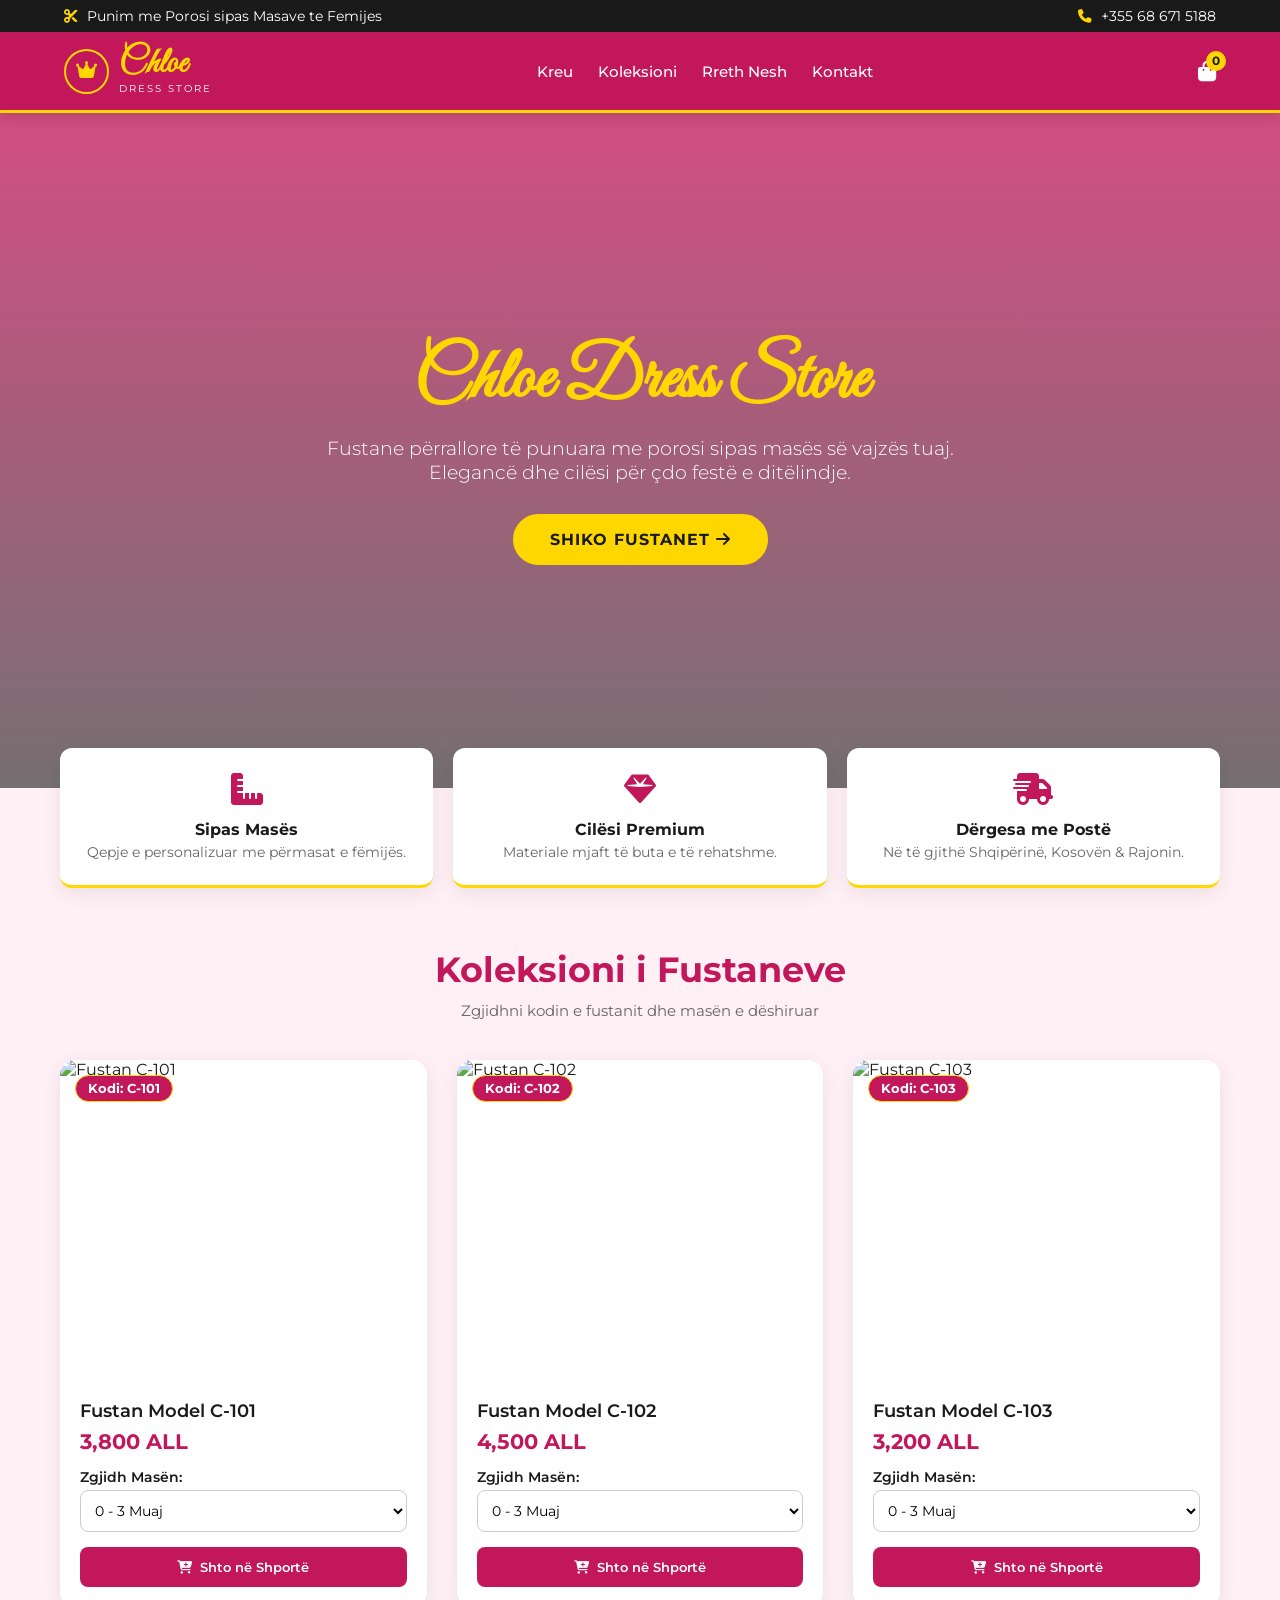
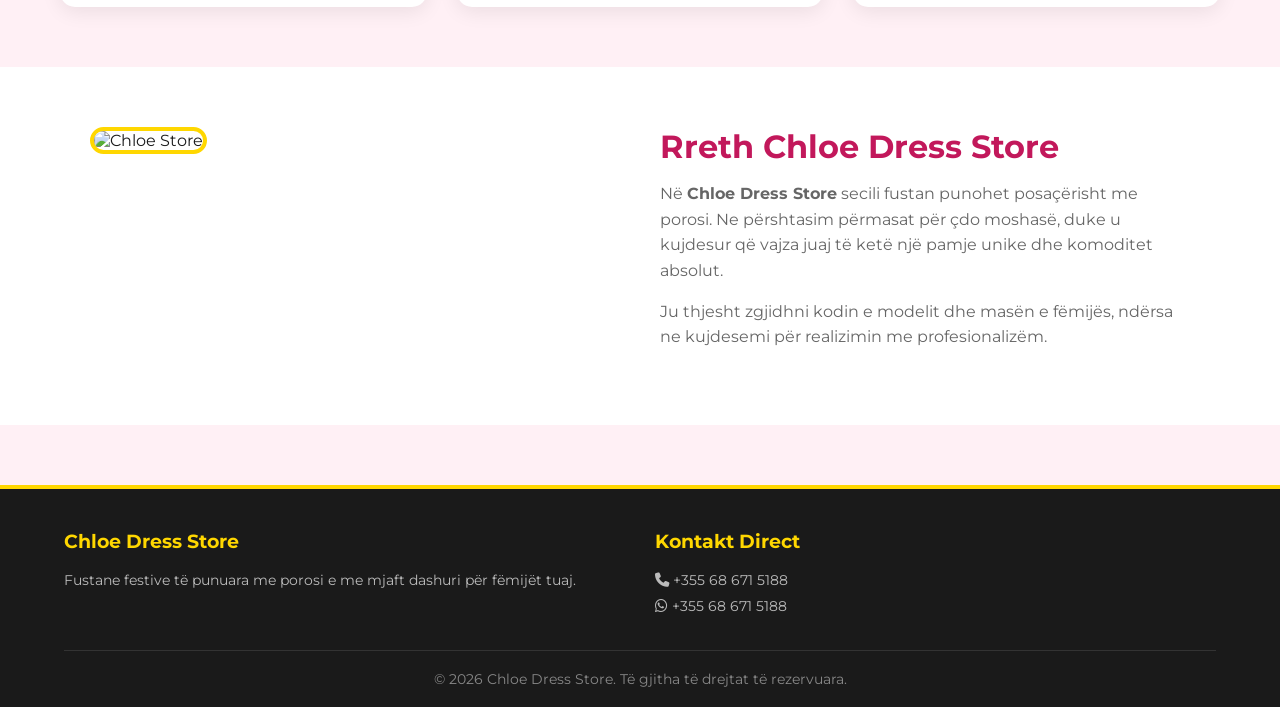
==== index.html @ 28464a00 "Update index.html" ====
<!DOCTYPE html>
<html lang="sq">
<head>
    <meta charset="UTF-8">
    <meta name="viewport" content="width=device-width, initial-scale=1.0">
    <title>Chloe Dress Store | Fustane me Porosi për Fëmijë</title>
    <!-- Fonts & Icons -->
    <link href="https://fonts.googleapis.com/css2?family=Great+Vibes&family=Montserrat:wght@300;400;500;600;700&display=swap" rel="stylesheet">
    <link rel="stylesheet" href="https://cdnjs.cloudflare.com/ajax/libs/font-awesome/6.4.0/css/all.min.css">
    
    <style>
        :root {
            --primary: #c2185b;
            --primary-hover: #9c0d45;
            --accent: #ffd700;
            --accent-hover: #e6c200;
            --dark: #1a1a1a;
            --light-bg: #fff0f5;
            --white: #ffffff;
            --gray: #666666;
            --shadow: 0 5px 20px rgba(0,0,0,0.08);
        }

        * {
            margin: 0;
            padding: 0;
            box-sizing: border-box;
            font-family: 'Montserrat', sans-serif;
            scroll-behavior: smooth;
        }

        body {
            background-color: var(--light-bg);
            color: var(--dark);
        }

        /* --- Top Bar --- */
        .top-bar {
            background: var(--dark);
            color: var(--white);
            font-size: 0.85rem;
            padding: 8px 5%;
            display: flex;
            justify-content: space-between;
            align-items: center;
        }

        .top-bar i { color: var(--accent); margin-right: 5px; }

        /* --- Navbar --- */
        header {
            background: var(--primary);
            padding: 15px 5%;
            position: sticky;
            top: 0;
            z-index: 1000;
            box-shadow: 0 4px 15px rgba(0,0,0,0.15);
            border-bottom: 3px solid var(--accent);
        }

        .nav-container {
            display: flex;
            justify-content: space-between;
            align-items: center;
            max-width: 1200px;
            margin: 0 auto;
        }

        .logo {
            display: flex;
            align-items: center;
            gap: 10px;
            text-decoration: none;
        }

        .logo-circle {
            width: 45px;
            height: 45px;
            border: 2px solid var(--accent);
            border-radius: 50%;
            display: flex;
            align-items: center;
            justify-content: center;
            color: var(--accent);
            font-size: 1.2rem;
        }

        .logo-text {
            font-family: 'Great Vibes', cursive;
            font-size: 2.2rem;
            color: var(--accent);
            font-weight: bold;
            line-height: 1;
        }

        .logo-sub {
            display: block;
            font-family: 'Montserrat', sans-serif;
            font-size: 0.65rem;
            letter-spacing: 2px;
            color: var(--white);
            text-transform: uppercase;
        }

        .nav-menu {
            display: flex;
            list-style: none;
            gap: 25px;
        }

        .nav-link {
            color: var(--white);
            text-decoration: none;
            font-weight: 500;
            font-size: 0.95rem;
            transition: 0.3s;
        }

        .nav-link:hover { color: var(--accent); }

        .nav-icons {
            display: flex;
            align-items: center;
            gap: 20px;
        }

        .cart-icon-btn {
            background: transparent;
            border: none;
            color: var(--white);
            font-size: 1.3rem;
            cursor: pointer;
            position: relative;
        }

        .cart-badge {
            position: absolute;
            top: -8px;
            right: -10px;
            background: var(--accent);
            color: var(--dark);
            font-size: 0.75rem;
            font-weight: bold;
            width: 20px;
            height: 20px;
            border-radius: 50%;
            display: flex;
            align-items: center;
            justify-content: center;
        }

        .hamburger {
            display: none;
            color: var(--white);
            font-size: 1.5rem;
            cursor: pointer;
        }

        /* --- Hero Section --- */
        .hero {
            height: 75vh;
            background: linear-gradient(rgba(194, 24, 91, 0.75), rgba(26, 26, 26, 0.6)), 
                        url('https://images.unsplash.com/photo-1518831959646-742c3a14ebf7?auto=format&fit=crop&w=1500&q=80') center/cover;
            display: flex;
            align-items: center;
            justify-content: center;
            text-align: center;
            color: var(--white);
            padding: 0 20px;
        }

        .hero-content h1 {
            font-family: 'Great Vibes', cursive;
            font-size: 4.5rem;
            color: var(--accent);
            margin-bottom: 10px;
        }

        .hero-content p {
            font-size: 1.2rem;
            max-width: 650px;
            margin: 0 auto 30px auto;
            font-weight: 300;
        }

        .btn-primary {
            background: var(--accent);
            color: var(--dark);
            padding: 14px 35px;
            border-radius: 30px;
            text-decoration: none;
            font-weight: 700;
            text-transform: uppercase;
            letter-spacing: 1px;
            transition: 0.3s;
            border: 2px solid var(--accent);
            display: inline-block;
        }

        .btn-primary:hover {
            background: transparent;
            color: var(--accent);
        }

        /* --- Features --- */
        .features {
            display: grid;
            grid-template-columns: repeat(auto-fit, minmax(220px, 1fr));
            gap: 20px;
            max-width: 1200px;
            margin: -40px auto 50px auto;
            padding: 0 20px;
            position: relative;
            z-index: 10;
        }

        .feature-box {
            background: var(--white);
            padding: 25px;
            border-radius: 12px;
            text-align: center;
            box-shadow: var(--shadow);
            border-bottom: 3px solid var(--accent);
        }

        .feature-box i { font-size: 2rem; color: var(--primary); margin-bottom: 15px; }
        .feature-box h4 { font-size: 1rem; margin-bottom: 5px; }
        .feature-box p { font-size: 0.85rem; color: var(--gray); }

        /* --- Products Section --- */
        .products-section {
            max-width: 1200px;
            margin: 60px auto;
            padding: 0 20px;
        }

        .section-title { text-align: center; font-size: 2.2rem; color: var(--primary); margin-bottom: 10px; }
        .section-subtitle { text-align: center; color: var(--gray); margin-bottom: 40px; font-size: 0.95rem; }

        .product-grid {
            display: grid;
            grid-template-columns: repeat(auto-fit, minmax(260px, 1fr));
            gap: 30px;
        }

        .product-card {
            background: var(--white);
            border-radius: 15px;
            overflow: hidden;
            box-shadow: var(--shadow);
            display: flex;
            flex-direction: column;
        }

        .product-img { position: relative; height: 320px; }
        .product-img img { width: 100%; height: 100%; object-fit: cover; }

        .code-badge {
            position: absolute;
            top: 15px;
            left: 15px;
            background: var(--primary);
            color: var(--white);
            padding: 5px 12px;
            border-radius: 20px;
            font-size: 0.8rem;
            font-weight: 700;
            border: 1px solid var(--accent);
        }

        .product-details {
            padding: 20px;
            display: flex;
            flex-direction: column;
            flex-grow: 1;
        }

        .product-title { font-size: 1.1rem; font-weight: 600; margin-bottom: 8px; }
        .product-price { font-size: 1.3rem; font-weight: 700; color: var(--primary); margin-bottom: 15px; }

        /* Select Box per Masën */
        .size-selector {
            margin-bottom: 15px;
        }

        .size-selector label {
            display: block;
            font-size: 0.85rem;
            font-weight: 600;
            margin-bottom: 5px;
            color: var(--dark);
        }

        .size-select {
            width: 100%;
            padding: 10px;
            border: 1px solid #ccc;
            border-radius: 8px;
            font-size: 0.9rem;
            outline: none;
            background: #fff;
            cursor: pointer;
        }

        .add-to-cart-btn {
            background: var(--primary);
            color: var(--white);
            border: none;
            padding: 12px;
            border-radius: 8px;
            font-weight: 600;
            cursor: pointer;
            transition: 0.3s;
            display: flex;
            align-items: center;
            justify-content: center;
            gap: 8px;
        }

        .add-to-cart-btn:hover { background: var(--primary-hover); }

        /* --- About Us --- */
        .about-section { background: var(--white); padding: 60px 5%; margin: 60px 0; }
        .about-container { max-width: 1100px; margin: 0 auto; display: grid; grid-template-columns: 1fr 1fr; gap: 40px; align-align: center; }
        .about-img img { width: 100%; border-radius: 15px; border: 4px solid var(--accent); }
        .about-text h2 { font-size: 2rem; color: var(--primary); margin-bottom: 15px; }
        .about-text p { color: var(--gray); line-height: 1.6; margin-bottom: 15px; }

        /* --- Cart Modal & Order Drawer --- */
        .cart-modal {
            position: fixed;
            top: 0;
            right: -100%;
            width: 100%;
            max-width: 420px;
            height: 100vh;
            background: var(--white);
            box-shadow: -5px 0 25px rgba(0,0,0,0.2);
            z-index: 2000;
            transition: 0.4s;
            display: flex;
            flex-direction: column;
        }

        .cart-modal.open { right: 0; }

        .cart-header {
            background: var(--primary);
            color: var(--white);
            padding: 20px;
            display: flex;
            justify-content: space-between;
            align-items: center;
        }

        .close-cart { background: none; border: none; color: var(--white); font-size: 1.5rem; cursor: pointer; }

        .cart-body { padding: 20px; overflow-y: auto; flex-grow: 1; }

        .cart-item {
            display: flex;
            justify-content: space-between;
            align-items: center;
            margin-bottom: 15px;
            padding-bottom: 15px;
            border-bottom: 1px solid #eee;
        }

        .cart-item-title { font-weight: 600; font-size: 0.95rem; }
        .cart-item-size { font-size: 0.8rem; color: var(--primary); font-weight: 600; }
        .cart-item-price { color: var(--dark); font-weight: 700; margin-top: 3px; }

        .remove-btn { color: red; background: none; border: none; cursor: pointer; font-size: 1rem; }

        .cart-footer { padding: 20px; background: #f9f9f9; border-top: 1px solid #eee; }

        .cart-total { display: flex; justify-content: space-between; font-size: 1.2rem; font-weight: 700; margin-bottom: 15px; }

        .order-form { display: flex; flex-direction: column; gap: 10px; }

        .order-form input { padding: 10px; border: 1px solid #ccc; border-radius: 5px; font-size: 0.9rem; }

        .btn-whatsapp {
            background: #25D366;
            color: white;
            border: none;
            padding: 12px;
            border-radius: 8px;
            font-weight: 700;
            cursor: pointer;
            display: flex;
            align-items: center;
            justify-content: center;
            gap: 10px;
            text-transform: uppercase;
            width: 100%;
        }

        .btn-whatsapp:hover { background: #1ebc57; }

        /* --- Footer --- */
        footer { background: var(--dark); color: var(--white); padding: 40px 5% 20px 5%; margin-top: 60px; border-top: 4px solid var(--accent); }
        .footer-grid { max-width: 1200px; margin: 0 auto; display: grid; grid-template-columns: repeat(auto-fit, minmax(220px, 1fr)); gap: 30px; margin-bottom: 30px; }
        .footer-box h3 { color: var(--accent); font-size: 1.2rem; margin-bottom: 15px; }
        .footer-box p { color: #bbb; font-size: 0.9rem; line-height: 1.8; }
        .copyright { text-align: center; padding-top: 20px; border-top: 1px solid #333; color: #888; font-size: 0.85rem; }

        .overlay { position: fixed; inset: 0; background: rgba(0,0,0,0.5); z-index: 1500; display: none; }
        .overlay.active { display: block; }

        @media (max-width: 768px) {
            .nav-menu { position: fixed; top: 75px; left: -100%; width: 100%; height: calc(100vh - 75px); background: var(--primary); flex-direction: column; align-items: center; padding-top: 40px; transition: 0.4s; }
            .nav-menu.active { left: 0; }
            .hamburger { display: block; }
            .about-container { grid-template-columns: 1fr; }
            .hero-content h1 { font-size: 3rem; }
        }
    </style>
</head>
<body>

    <!-- Top Bar -->
    <div class="top-bar">
        <div><i class="fas fa-cut"></i> Punim me Porosi sipas Masave te Femijes</div>
        <div><i class="fas fa-phone"></i> +355 68 671 5188</div>
    </div>

    <!-- Header / Navbar -->
    <header>
        <div class="nav-container">
            <a href="#" class="logo">
                <div class="logo-circle"><i class="fas fa-crown"></i></div>
                <div>
                    <span class="logo-text">Chloe</span>
                    <span class="logo-sub">Dress Store</span>
                </div>
            </a>

            <ul class="nav-menu" id="navMenu">
                <li><a href="#kreu" class="nav-link">Kreu</a></li>
                <li><a href="#produktet" class="nav-link">Koleksioni</a></li>
                <li><a href="#rreth-nesh" class="nav-link">Rreth Nesh</a></li>
                <li><a href="#kontakt" class="nav-link">Kontakt</a></li>
            </ul>

            <div class="nav-icons">
                <button class="cart-icon-btn" id="openCart">
                    <i class="fas fa-shopping-bag"></i>
                    <span class="cart-badge" id="cartCount">0</span>
                </button>
                <div class="hamburger" id="hamburger"><i class="fas fa-bars"></i></div>
            </div>
        </div>
    </header>

    <!-- Hero Section -->
    <section class="hero" id="kreu">
        <div class="hero-content">
            <h1>Chloe Dress Store</h1>
            <p>Fustane përrallore të punuara me porosi sipas masës së vajzës tuaj. Elegancë dhe cilësi për çdo festë e ditëlindje.</p>
            <a href="#produktet" class="btn-primary">Shiko Fustanet <i class="fas fa-arrow-right"></i></a>
        </div>
    </section>

    <!-- Features -->
    <div class="features">
        <div class="feature-box">
            <i class="fas fa-ruler-combined"></i>
            <h4>Sipas Masës</h4>
            <p>Qepje e personalizuar me përmasat e fëmijës.</p>
        </div>
        <div class="feature-box">
            <i class="fas fa-gem"></i>
            <h4>Cilësi Premium</h4>
            <p>Materiale mjaft të buta e të rehatshme.</p>
        </div>
        <div class="feature-box">
            <i class="fas fa-shipping-fast"></i>
            <h4>Dërgesa me Postë</h4>
            <p>Në të gjithë Shqipërinë, Kosovën & Rajonin.</p>
        </div>
    </div>

    <!-- Products Section -->
    <section class="products-section" id="produktet">
        <h2 class="section-title">Koleksioni i Fustaneve</h2>
        <p class="section-subtitle">Zgjidhni kodin e fustanit dhe masën e dëshiruar</p>

        <div class="product-grid">

            <!-- Fustani 1 -->
            <div class="product-card">
                <div class="product-img">
                    <span class="code-badge">Kodi: C-101</span>
                    <img src="https://images.unsplash.com/photo-1621452773781-0f992fd1f5cb?auto=format&fit=crop&w=600&q=80" alt="Fustan C-101">
                </div>
                <div class="product-details">
                    <h3 class="product-title">Fustan Model C-101</h3>
                    <div class="product-price">3,800 ALL</div>
                    
                    <div class="size-selector">
                        <label>Zgjidh Masën:</label>
                        <select class="size-select" id="size-C101">
                            <option value="0-3 Muaj">0 - 3 Muaj</option>
                            <option value="3-6 Muaj">3 - 6 Muaj</option>
                            <option value="6-9 Muaj">6 - 9 Muaj</option>
                            <option value="9-12 Muaj">9 - 12 Muaj</option>
                            <option value="1 Vjeç">1 Vjeç</option>
                            <option value="2 Vjeç">2 Vjeç</option>
                            <option value="3 Vjeç">3 Vjeç</option>
                            <option value="4 Vjeç">4 Vjeç</option>
                            <option value="5 Vjeç">5 Vjeç</option>
                            <option value="6 Vjeç">6 Vjeç</option>
                            <option value="7 Vjeç">7 Vjeç</option>
                            <option value="8 Vjeç">8 Vjeç</option>
                            <option value="9 Vjeç">9 Vjeç</option>
                            <option value="10 Vjeç">10 Vjeç</option>
                            <option value="11 Vjeç">11 Vjeç</option>
                            <option value="12 Vjeç">12 Vjeç</option>
                            <option value="13-14 Vjeç">13 - 14 Vjeç</option>
                            <option value="15+ Vjeç">15+ Vjeç</option>
                        </select>
                    </div>

                    <button class="add-to-cart-btn" onclick="addToCart('Kodi: C-101', 3800, 'size-C101')">
                        <i class="fas fa-cart-plus"></i> Shto në Shportë
                    </button>
                </div>
            </div>

            <!-- Fustani 2 -->
            <div class="product-card">
                <div class="product-img">
                    <span class="code-badge">Kodi: C-102</span>
                    <img src="https://images.unsplash.com/photo-1543854579-72969618365b?auto=format&fit=crop&w=600&q=80" alt="Fustan C-102">
                </div>
                <div class="product-details">
                    <h3 class="product-title">Fustan Model C-102</h3>
                    <div class="product-price">4,500 ALL</div>
                    
                    <div class="size-selector">
                        <label>Zgjidh Masën:</label>
                        <select class="size-select" id="size-C102">
                            <option value="0-3 Muaj">0 - 3 Muaj</option>
                            <option value="3-6 Muaj">3 - 6 Muaj</option>
                            <option value="6-9 Muaj">6 - 9 Muaj</option>
                            <option value="9-12 Muaj">9 - 12 Muaj</option>
                            <option value="1 Vjeç">1 Vjeç</option>
                            <option value="2 Vjeç">2 Vjeç</option>
                            <option value="3 Vjeç">3 Vjeç</option>
                            <option value="4 Vjeç">4 Vjeç</option>
                            <option value="5 Vjeç">5 Vjeç</option>
                            <option value="6 Vjeç">6 Vjeç</option>
                            <option value="7 Vjeç">7 Vjeç</option>
                            <option value="8 Vjeç">8 Vjeç</option>
                            <option value="9 Vjeç">9 Vjeç</option>
                            <option value="10 Vjeç">10 Vjeç</option>
                            <option value="11 Vjeç">11 Vjeç</option>
                            <option value="12 Vjeç">12 Vjeç</option>
                            <option value="13-14 Vjeç">13 - 14 Vjeç</option>
                            <option value="15+ Vjeç">15+ Vjeç</option>
                        </select>
                    </div>

                    <button class="add-to-cart-btn" onclick="addToCart('Kodi: C-102', 4500, 'size-C102')">
                        <i class="fas fa-cart-plus"></i> Shto në Shportë
                    </button>
                </div>
            </div>

            <!-- Fustani 3 -->
            <div class="product-card">
                <div class="product-img">
                    <span class="code-badge">Kodi: C-103</span>
                    <img src="https://images.unsplash.com/photo-1518831959646-742c3a14ebf7?auto=format&fit=crop&w=600&q=80" alt="Fustan C-103">
                </div>
                <div class="product-details">
                    <h3 class="product-title">Fustan Model C-103</h3>
                    <div class="product-price">3,200 ALL</div>
                    
                    <div class="size-selector">
                        <label>Zgjidh Masën:</label>
                        <select class="size-select" id="size-C103">
                            <option value="0-3 Muaj">0 - 3 Muaj</option>
                            <option value="3-6 Muaj">3 - 6 Muaj</option>
                            <option value="6-9 Muaj">6 - 9 Muaj</option>
                            <option value="9-12 Muaj">9 - 12 Muaj</option>
                            <option value="1 Vjeç">1 Vjeç</option>
                            <option value="2 Vjeç">2 Vjeç</option>
                            <option value="3 Vjeç">3 Vjeç</option>
                            <option value="4 Vjeç">4 Vjeç</option>
                            <option value="5 Vjeç">5 Vjeç</option>
                            <option value="6 Vjeç">6 Vjeç</option>
                            <option value="7 Vjeç">7 Vjeç</option>
                            <option value="8 Vjeç">8 Vjeç</option>
                            <option value="9 Vjeç">9 Vjeç</option>
                            <option value="10 Vjeç">10 Vjeç</option>
                            <option value="11 Vjeç">11 Vjeç</option>
                            <option value="12 Vjeç">12 Vjeç</option>
                            <option value="13-14 Vjeç">13 - 14 Vjeç</option>
                            <option value="15+ Vjeç">15+ Vjeç</option>
                        </select>
                    </div>

                    <button class="add-to-cart-btn" onclick="addToCart('Kodi: C-103', 3200, 'size-C103')">
                        <i class="fas fa-cart-plus"></i> Shto në Shportë
                    </button>
                </div>
            </div>

        </div>
    </section>

    <!-- About Us -->
    <section class="about-section" id="rreth-nesh">
        <div class="about-container">
            <div class="about-img">
                <img src="https://images.unsplash.com/photo-1518831959646-742c3a14ebf7?auto=format&fit=crop&w=800&q=80" alt="Chloe Store">
            </div>
            <div class="about-text">
                <h2>Rreth Chloe Dress Store</h2>
                <p>Në <strong>Chloe Dress Store</strong> secili fustan punohet posaçërisht me porosi. Ne përshtasim përmasat për çdo moshasë, duke u kujdesur që vajza juaj të ketë një pamje unike dhe komoditet absolut.</p>
                <p>Ju thjesht zgjidhni kodin e modelit dhe masën e fëmijës, ndërsa ne kujdesemi për realizimin me profesionalizëm.</p>
            </div>
        </div>
    </section>

    <!-- Footer -->
    <footer id="kontakt">
        <div class="footer-grid">
            <div class="footer-box">
                <h3>Chloe Dress Store</h3>
                <p>Fustane festive të punuara me porosi e me mjaft dashuri për fëmijët tuaj.</p>
            </div>
            <div class="footer-box">
                <h3>Kontakt Direct</h3>
                <p><i class="fas fa-phone"></i> +355 68 671 5188</p>
                <p><i class="fab fa-whatsapp"></i> +355 68 671 5188</p>
            </div>
        </div>
        <div class="copyright">
            &copy; 2026 Chloe Dress Store. Të gjitha të drejtat të rezervuara.
        </div>
    </footer>

    <!-- Cart Modal Side Panel -->
    <div class="overlay" id="overlay"></div>
    <div class="cart-modal" id="cartModal">
        <div class="cart-header">
            <h3>Shporta Juaj</h3>
            <button class="close-cart" id="closeCart">&times;</button>
        </div>
        <div class="cart-body" id="cartItems">
            <p style="text-align:center; color:#888;">Shporta është bosh.</p>
        </div>
        <div class="cart-footer">
            <div class="cart-total">
                <span>Total:</span>
                <span id="cartTotalSum">0 ALL</span>
            </div>
            
            <div class="order-form">
                <input type="text" id="custName" placeholder="Emri & Mbiemri Juaj" required>
                <input type="text" id="custAddress" placeholder="Adresa / Qyteti" required>
                <input type="tel" id="custPhone" placeholder="Numri i Telefonit" required>
                <button class="btn-whatsapp" onclick="sendOrderWhatsApp()">
                    <i class="fab fa-whatsapp"></i> Porosit në WhatsApp
                </button>
            </div>
        </div>
    </div>

    <!-- JavaScript -->
    <script>
        const hamburger = id('hamburger');
        const navMenu = id('navMenu');
        hamburger.addEventListener('click', () => navMenu.classList.toggle('active'));

        let cart = [];
        const openCartBtn = id('openCart');
        const closeCartBtn = id('closeCart');
        const cartModal = id('cartModal');
        const overlay = id('overlay');

        function toggleCart() {
            cartModal.classList.toggle('open');
            overlay.classList.toggle('active');
        }

        openCartBtn.addEventListener('click', toggleCart);
        closeCartBtn.addEventListener('click', toggleCart);
        overlay.addEventListener('click', toggleCart);

        function addToCart(code, price, selectId) {
            const size = id(selectId).value;
            cart.push({ code, price, size });
            updateCartUI();
            toggleCart();
        }

        function removeFromCart(index) {
            cart.splice(index, 1);
            updateCartUI();
        }

        function updateCartUI() {
            const cartItemsContainer = id('cartItems');
            const cartCount = id('cartCount');
            const cartTotalSum = id('cartTotalSum');
            
            cartCount.innerText = cart.length;

            if (cart.length === 0) {
                cartItemsContainer.innerHTML = '<p style="text-align:center; color:#888;">Shporta është bosh.</p>';
                cartTotalSum.innerText = '0 ALL';
                return;
            }

            let html = '';
            let total = 0;

            cart.forEach((item, index) => {
                total += item.price;
                html += `
                    <div class="cart-item">
                        <div>
                            <div class="cart-item-title">${item.code}</div>
                            <div class="cart-item-size">Masa: ${item.size}</div>
                            <div class="cart-item-price">${item.price} ALL</div>
                        </div>
                        <button class="remove-btn" onclick="removeFromCart(${index})"><i class="fas fa-trash"></i></button>
                    </div>
                `;
            });

            cartItemsContainer.innerHTML = html;
            cartTotalSum.innerText = total + ' ALL';
        }

        function sendOrderWhatsApp() {
            if (cart.length === 0) {
                alert("Shporta juaj është bosh!");
                return;
            }

            const name = id('custName').value.trim();
            const address = id('custAddress').value.trim();
            const phone = id('custPhone').value.trim();

            if (!name || !address || !phone) {
                alert("Ju lutem plotësoni Emrin, Adresën dhe Telefonin!");
                return;
            }

            const myPhoneNumber = "355686715188"; 

            let itemsList = "";
            let total = 0;
            cart.forEach((item, i) => {
                itemsList += `${i + 1}. ${item.code} | Masa: ${item.size} - ${item.price} ALL%0A`;
                total += item.price;
            });

            const message = `Përshëndetje *Chloe Dress Store*! Dëshiroj të bëj këtë porosi me masa sipas kërkesës:%0A%0A` +
                `*Porosia ime:*%0A${itemsList}%0A` +
                `*Totali:* ${total} ALL%0A%0A` +
                `*Të dhënat e klientit:*%0A` +
                `👤 Emri: ${name}%0A` +
                `📍 Adresa: ${address}%0A` +
                `📞 Tel: ${phone}`;

            window.open(`https://wa.me/${myPhoneNumber}?text=${message}`, '_blank');
        }

        function id(elementId) {
            return document.getElementById(elementId);
        }
    </script>

</body>
</html>
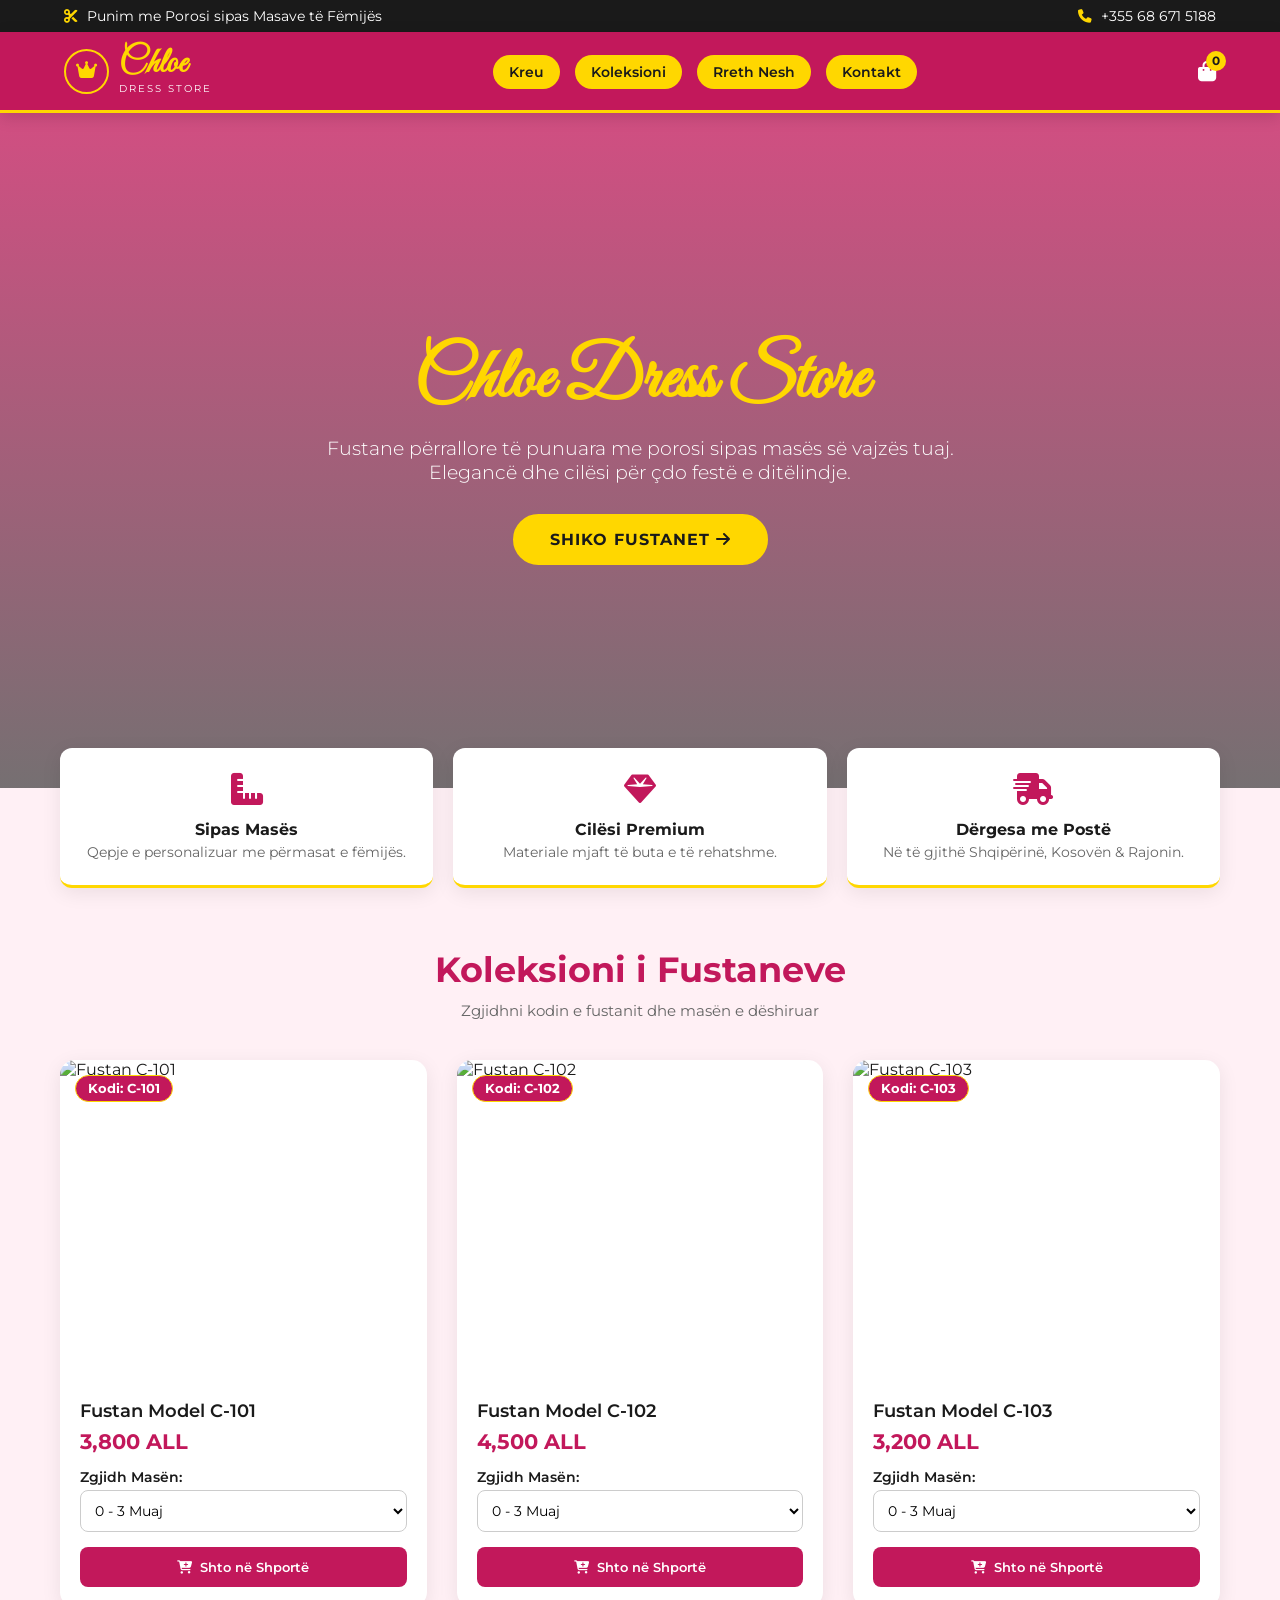
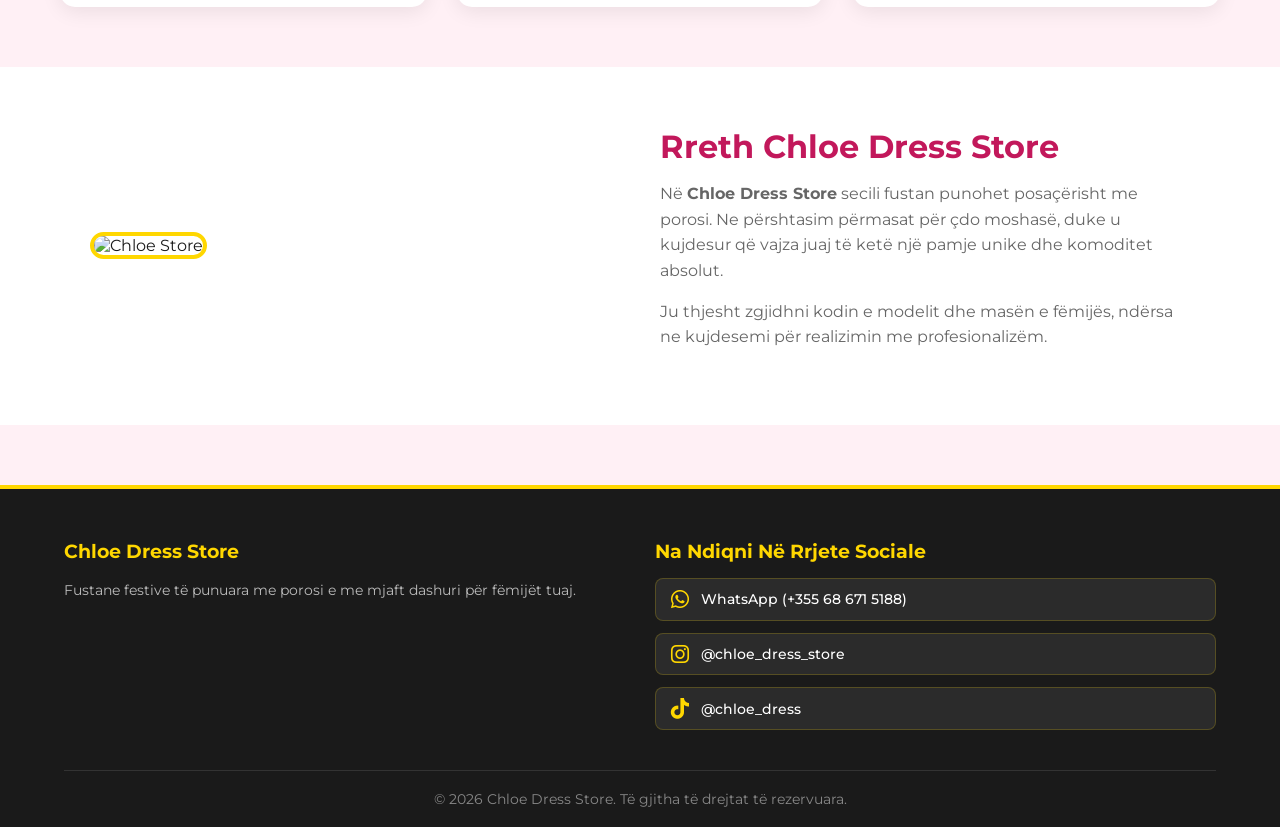
==== commit 9301a8d1: "Update index.html" ====
--- a/index.html
+++ b/index.html
@@ -105,18 +105,23 @@
         .nav-menu {
             display: flex;
             list-style: none;
-            gap: 25px;
+            gap: 15px;
         }
 
         .nav-link {
             color: var(--white);
             text-decoration: none;
-            font-weight: 500;
-            font-size: 0.95rem;
+            font-weight: 600;
+            font-size: 0.9rem;
+            padding: 8px 16px;
+            border-radius: 20px;
             transition: 0.3s;
         }
 
-        .nav-link:hover { color: var(--accent); }
+        .nav-link:hover, .nav-link.active {
+            background: var(--accent);
+            color: var(--dark);
+        }
 
         .nav-icons {
             display: flex;
@@ -278,29 +283,9 @@
         .product-title { font-size: 1.1rem; font-weight: 600; margin-bottom: 8px; }
         .product-price { font-size: 1.3rem; font-weight: 700; color: var(--primary); margin-bottom: 15px; }
 
-        /* Select Box per Masën */
-        .size-selector {
-            margin-bottom: 15px;
-        }
-
-        .size-selector label {
-            display: block;
-            font-size: 0.85rem;
-            font-weight: 600;
-            margin-bottom: 5px;
-            color: var(--dark);
-        }
-
-        .size-select {
-            width: 100%;
-            padding: 10px;
-            border: 1px solid #ccc;
-            border-radius: 8px;
-            font-size: 0.9rem;
-            outline: none;
-            background: #fff;
-            cursor: pointer;
-        }
+        .size-selector { margin-bottom: 15px; }
+        .size-selector label { display: block; font-size: 0.85rem; font-weight: 600; margin-bottom: 5px; color: var(--dark); }
+        .size-select { width: 100%; padding: 10px; border: 1px solid #ccc; border-radius: 8px; font-size: 0.9rem; outline: none; background: #fff; cursor: pointer; }
 
         .add-to-cart-btn {
             background: var(--primary);
@@ -321,12 +306,53 @@
 
         /* --- About Us --- */
         .about-section { background: var(--white); padding: 60px 5%; margin: 60px 0; }
-        .about-container { max-width: 1100px; margin: 0 auto; display: grid; grid-template-columns: 1fr 1fr; gap: 40px; align-align: center; }
+        .about-container { max-width: 1100px; margin: 0 auto; display: grid; grid-template-columns: 1fr 1fr; gap: 40px; align-items: center; }
         .about-img img { width: 100%; border-radius: 15px; border: 4px solid var(--accent); }
         .about-text h2 { font-size: 2rem; color: var(--primary); margin-bottom: 15px; }
         .about-text p { color: var(--gray); line-height: 1.6; margin-bottom: 15px; }
 
-        /* --- Cart Modal & Order Drawer --- */
+        /* --- Footer & Social Links --- */
+        footer { background: var(--dark); color: var(--white); padding: 50px 5% 20px 5%; margin-top: 60px; border-top: 4px solid var(--accent); }
+        .footer-grid { max-width: 1200px; margin: 0 auto; display: grid; grid-template-columns: repeat(auto-fit, minmax(240px, 1fr)); gap: 30px; margin-bottom: 40px; }
+        .footer-box h3 { color: var(--accent); font-size: 1.2rem; margin-bottom: 15px; }
+        .footer-box p { color: #bbb; font-size: 0.9rem; line-height: 1.8; }
+        
+        .social-container {
+            display: flex;
+            flex-direction: column;
+            gap: 12px;
+            margin-top: 10px;
+        }
+
+        .social-link-btn {
+            display: flex;
+            align-items: center;
+            gap: 12px;
+            background: rgba(255, 255, 255, 0.08);
+            padding: 10px 15px;
+            border-radius: 8px;
+            color: var(--white);
+            text-decoration: none;
+            font-size: 0.9rem;
+            font-weight: 500;
+            transition: 0.3s;
+            border: 1px solid rgba(255, 215, 0, 0.2);
+        }
+
+        .social-link-btn i {
+            font-size: 1.3rem;
+            color: var(--accent);
+        }
+
+        .social-link-btn:hover {
+            background: var(--primary);
+            transform: translateX(5px);
+            border-color: var(--accent);
+        }
+
+        .copyright { text-align: center; padding-top: 20px; border-top: 1px solid #333; color: #888; font-size: 0.85rem; }
+
+        /* --- Cart Modal --- */
         .cart-modal {
             position: fixed;
             top: 0;
@@ -343,41 +369,17 @@
         }
 
         .cart-modal.open { right: 0; }
-
-        .cart-header {
-            background: var(--primary);
-            color: var(--white);
-            padding: 20px;
-            display: flex;
-            justify-content: space-between;
-            align-items: center;
-        }
-
+        .cart-header { background: var(--primary); color: var(--white); padding: 20px; display: flex; justify-content: space-between; align-items: center; }
         .close-cart { background: none; border: none; color: var(--white); font-size: 1.5rem; cursor: pointer; }
-
         .cart-body { padding: 20px; overflow-y: auto; flex-grow: 1; }
-
-        .cart-item {
-            display: flex;
-            justify-content: space-between;
-            align-items: center;
-            margin-bottom: 15px;
-            padding-bottom: 15px;
-            border-bottom: 1px solid #eee;
-        }
-
+        .cart-item { display: flex; justify-content: space-between; align-items: center; margin-bottom: 15px; padding-bottom: 15px; border-bottom: 1px solid #eee; }
         .cart-item-title { font-weight: 600; font-size: 0.95rem; }
         .cart-item-size { font-size: 0.8rem; color: var(--primary); font-weight: 600; }
         .cart-item-price { color: var(--dark); font-weight: 700; margin-top: 3px; }
-
         .remove-btn { color: red; background: none; border: none; cursor: pointer; font-size: 1rem; }
-
         .cart-footer { padding: 20px; background: #f9f9f9; border-top: 1px solid #eee; }
-
         .cart-total { display: flex; justify-content: space-between; font-size: 1.2rem; font-weight: 700; margin-bottom: 15px; }
-
         .order-form { display: flex; flex-direction: column; gap: 10px; }
-
         .order-form input { padding: 10px; border: 1px solid #ccc; border-radius: 5px; font-size: 0.9rem; }
 
         .btn-whatsapp {
@@ -398,13 +400,6 @@
 
         .btn-whatsapp:hover { background: #1ebc57; }
 
-        /* --- Footer --- */
-        footer { background: var(--dark); color: var(--white); padding: 40px 5% 20px 5%; margin-top: 60px; border-top: 4px solid var(--accent); }
-        .footer-grid { max-width: 1200px; margin: 0 auto; display: grid; grid-template-columns: repeat(auto-fit, minmax(220px, 1fr)); gap: 30px; margin-bottom: 30px; }
-        .footer-box h3 { color: var(--accent); font-size: 1.2rem; margin-bottom: 15px; }
-        .footer-box p { color: #bbb; font-size: 0.9rem; line-height: 1.8; }
-        .copyright { text-align: center; padding-top: 20px; border-top: 1px solid #333; color: #888; font-size: 0.85rem; }
-
         .overlay { position: fixed; inset: 0; background: rgba(0,0,0,0.5); z-index: 1500; display: none; }
         .overlay.active { display: block; }
 
@@ -421,7 +416,7 @@
 
     <!-- Top Bar -->
     <div class="top-bar">
-        <div><i class="fas fa-cut"></i> Punim me Porosi sipas Masave te Femijes</div>
+        <div><i class="fas fa-cut"></i> Punim me Porosi sipas Masave të Fëmijës</div>
         <div><i class="fas fa-phone"></i> +355 68 671 5188</div>
     </div>
 
@@ -437,7 +432,7 @@
             </a>
 
             <ul class="nav-menu" id="navMenu">
-                <li><a href="#kreu" class="nav-link">Kreu</a></li>
+                <li><a href="#kreu" class="nav-link active">Kreu</a></li>
                 <li><a href="#produktet" class="nav-link">Koleksioni</a></li>
                 <li><a href="#rreth-nesh" class="nav-link">Rreth Nesh</a></li>
                 <li><a href="#kontakt" class="nav-link">Kontakt</a></li>
@@ -632,12 +627,24 @@
                 <h3>Chloe Dress Store</h3>
                 <p>Fustane festive të punuara me porosi e me mjaft dashuri për fëmijët tuaj.</p>
             </div>
+
+            <!-- Social Media Redirect Links -->
             <div class="footer-box">
-                <h3>Kontakt Direct</h3>
-                <p><i class="fas fa-phone"></i> +355 68 671 5188</p>
-                <p><i class="fab fa-whatsapp"></i> +355 68 671 5188</p>
-            </div>
-        </div>
+                <h3>Na Ndiqni Në Rrjete Sociale</h3>
+                <div class="social-container">
+                    <a href="https://wa.me/355686715188" target="_blank" class="social-link-btn">
+                        <i class="fab fa-whatsapp"></i> WhatsApp (+355 68 671 5188)
+                    </a>
+                    <a href="https://instagram.com/chloe_dress_store" target="_blank" class="social-link-btn">
+                        <i class="fab fa-instagram"></i> @chloe_dress_store
+                    </a>
+                    <a href="https://tiktok.com/@chloe_dress" target="_blank" class="social-link-btn">
+                        <i class="fab fa-tiktok"></i> @chloe_dress
+                    </a>
+                </div>
+            </div>
+        </div>
+
         <div class="copyright">
             &copy; 2026 Chloe Dress Store. Të gjitha të drejtat të rezervuara.
         </div>
@@ -672,10 +679,33 @@
 
     <!-- JavaScript -->
     <script>
+        // Active Navbar link on scroll & click
+        const navLinks = document.querySelectorAll('.nav-link');
+        const sections = document.querySelectorAll('section');
+
+        window.addEventListener('scroll', () => {
+            let current = '';
+            sections.forEach(section => {
+                const sectionTop = section.offsetTop - 100;
+                if (pageYOffset >= sectionTop) {
+                    current = section.getAttribute('id');
+                }
+            });
+
+            navLinks.forEach(link => {
+                link.classList.remove('active');
+                if (link.getAttribute('href').includes(current)) {
+                    link.classList.add('active');
+                }
+            });
+        });
+
+        // Mobile Menu
         const hamburger = id('hamburger');
         const navMenu = id('navMenu');
         hamburger.addEventListener('click', () => navMenu.classList.toggle('active'));
 
+        // Cart Functionality
         let cart = [];
         const openCartBtn = id('openCart');
         const closeCartBtn = id('closeCart');
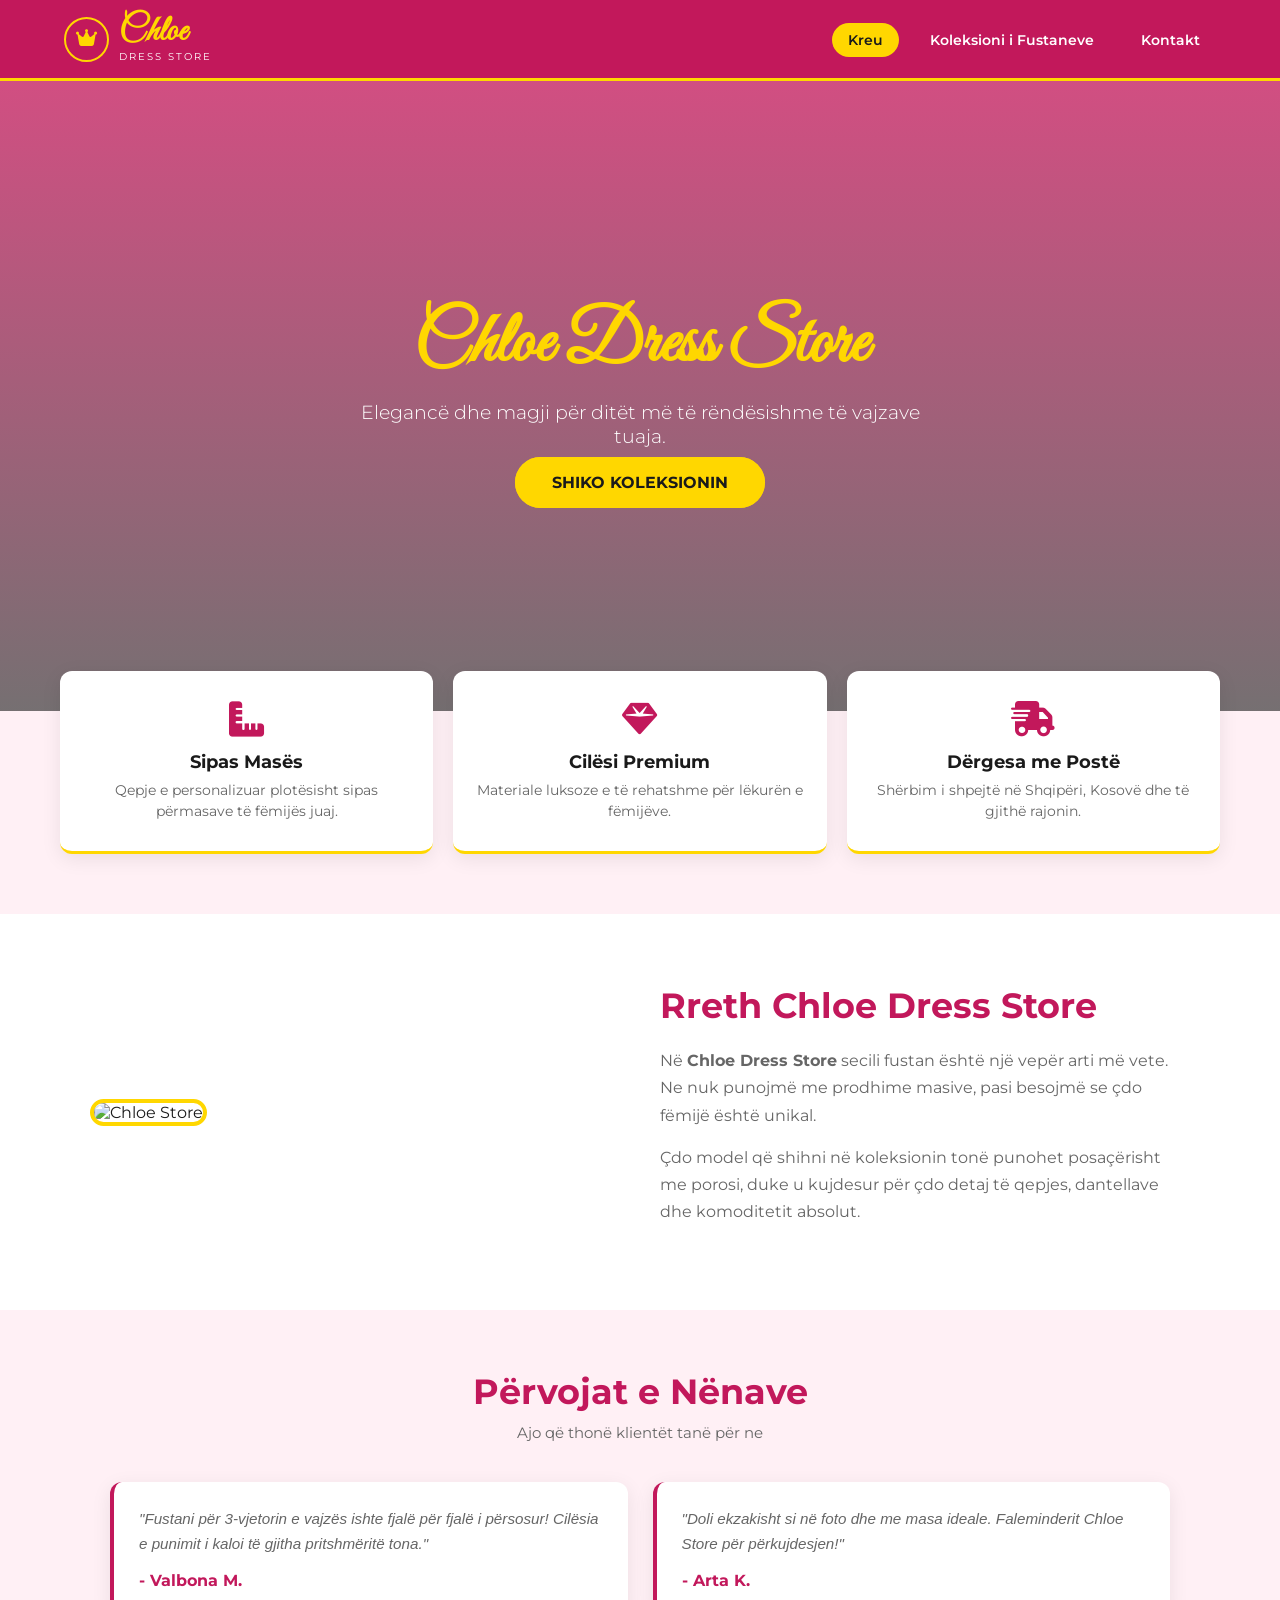
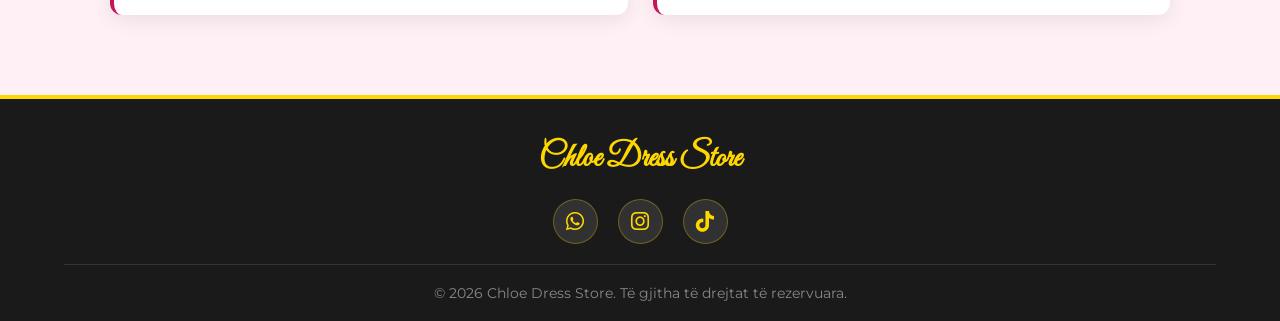
==== commit 91d23333: "Update index.html" ====
--- a/index.html
+++ b/index.html
@@ -3,17 +3,14 @@
 <head>
     <meta charset="UTF-8">
     <meta name="viewport" content="width=device-width, initial-scale=1.0">
-    <title>Chloe Dress Store | Fustane me Porosi për Fëmijë</title>
-    <!-- Fonts & Icons -->
+    <title>Chloe Dress Store | Kryesore</title>
     <link href="https://fonts.googleapis.com/css2?family=Great+Vibes&family=Montserrat:wght@300;400;500;600;700&display=swap" rel="stylesheet">
     <link rel="stylesheet" href="https://cdnjs.cloudflare.com/ajax/libs/font-awesome/6.4.0/css/all.min.css">
-    
     <style>
         :root {
             --primary: #c2185b;
             --primary-hover: #9c0d45;
             --accent: #ffd700;
-            --accent-hover: #e6c200;
             --dark: #1a1a1a;
             --light-bg: #fff0f5;
             --white: #ffffff;
@@ -21,791 +18,157 @@
             --shadow: 0 5px 20px rgba(0,0,0,0.08);
         }
 
-        * {
-            margin: 0;
-            padding: 0;
-            box-sizing: border-box;
-            font-family: 'Montserrat', sans-serif;
-            scroll-behavior: smooth;
-        }
+        * { margin: 0; padding: 0; box-sizing: border-box; font-family: 'Montserrat', sans-serif; scroll-behavior: smooth; }
+        body { background-color: var(--light-bg); color: var(--dark); }
 
-        body {
-            background-color: var(--light-bg);
-            color: var(--dark);
-        }
+        header { background: var(--primary); padding: 15px 5%; position: sticky; top: 0; z-index: 1000; border-bottom: 3px solid var(--accent); }
+        .nav-container { display: flex; justify-content: space-between; align-items: center; max-width: 1200px; margin: 0 auto; }
+        .logo { display: flex; align-items: center; gap: 10px; text-decoration: none; }
+        .logo-circle { width: 45px; height: 45px; border: 2px solid var(--accent); border-radius: 50%; display: flex; align-items: center; justify-content: center; color: var(--accent); font-size: 1.2rem; }
+        .logo-text { font-family: 'Great Vibes', cursive; font-size: 2.2rem; color: var(--accent); font-weight: bold; line-height: 1; }
+        .logo-sub { display: block; font-size: 0.65rem; letter-spacing: 2px; color: var(--white); text-transform: uppercase; }
+        
+        .nav-menu { display: flex; list-style: none; gap: 15px; }
+        .nav-link { color: var(--white); text-decoration: none; font-weight: 600; font-size: 0.9rem; padding: 8px 16px; border-radius: 20px; transition: 0.3s; }
+        .nav-link:hover, .nav-link.active { background: var(--accent); color: var(--dark); }
+        .hamburger { display: none; color: var(--white); font-size: 1.5rem; cursor: pointer; }
 
-        /* --- Top Bar --- */
-        .top-bar {
-            background: var(--dark);
-            color: var(--white);
-            font-size: 0.85rem;
-            padding: 8px 5%;
-            display: flex;
-            justify-content: space-between;
-            align-items: center;
-        }
+        .hero { height: 70vh; background: linear-gradient(rgba(194, 24, 91, 0.75), rgba(26, 26, 26, 0.6)), url('https://images.unsplash.com/photo-1518831959646-742c3a14ebf7?auto=format&fit=crop&w=1500&q=80') center/cover; display: flex; align-items: center; justify-content: center; text-align: center; color: var(--white); padding: 0 20px; }
+        .hero h1 { font-family: 'Great Vibes', cursive; font-size: 4.5rem; color: var(--accent); margin-bottom: 10px; }
+        .hero p { font-size: 1.2rem; max-width: 600px; margin: 0 auto 25px auto; font-weight: 300; }
+        .btn-primary { background: var(--accent); color: var(--dark); padding: 14px 35px; border-radius: 30px; text-decoration: none; font-weight: 700; text-transform: uppercase; border: 2px solid var(--accent); transition: 0.3s; }
+        .btn-primary:hover { background: transparent; color: var(--accent); }
 
-        .top-bar i { color: var(--accent); margin-right: 5px; }
+        .features { display: grid; grid-template-columns: repeat(auto-fit, minmax(250px, 1fr)); gap: 20px; max-width: 1200px; margin: -40px auto 60px auto; padding: 0 20px; position: relative; z-index: 10; }
+        .feature-box { background: var(--white); padding: 30px 20px; border-radius: 12px; text-align: center; box-shadow: var(--shadow); border-bottom: 3px solid var(--accent); }
+        .feature-box i { font-size: 2.2rem; color: var(--primary); margin-bottom: 15px; }
+        .feature-box h4 { font-size: 1.1rem; margin-bottom: 8px; }
+        .feature-box p { font-size: 0.85rem; color: var(--gray); line-height: 1.5; }
 
-        /* --- Navbar --- */
-        header {
-            background: var(--primary);
-            padding: 15px 5%;
-            position: sticky;
-            top: 0;
-            z-index: 1000;
-            box-shadow: 0 4px 15px rgba(0,0,0,0.15);
-            border-bottom: 3px solid var(--accent);
-        }
+        .about-section { background: var(--white); padding: 70px 5%; margin-bottom: 60px; }
+        .about-container { max-width: 1100px; margin: 0 auto; display: grid; grid-template-columns: 1fr 1fr; gap: 40px; align-items: center; }
+        .about-img img { width: 100%; border-radius: 15px; border: 4px solid var(--accent); }
+        .about-text h2 { font-size: 2.2rem; color: var(--primary); margin-bottom: 20px; }
+        .about-text p { color: var(--gray); line-height: 1.7; margin-bottom: 15px; }
 
-        .nav-container {
-            display: flex;
-            justify-content: space-between;
-            align-items: center;
-            max-width: 1200px;
-            margin: 0 auto;
-        }
-
-        .logo {
-            display: flex;
-            align-items: center;
-            gap: 10px;
-            text-decoration: none;
-        }
-
-        .logo-circle {
-            width: 45px;
-            height: 45px;
-            border: 2px solid var(--accent);
-            border-radius: 50%;
-            display: flex;
-            align-items: center;
-            justify-content: center;
-            color: var(--accent);
-            font-size: 1.2rem;
-        }
-
-        .logo-text {
-            font-family: 'Great Vibes', cursive;
-            font-size: 2.2rem;
-            color: var(--accent);
-            font-weight: bold;
-            line-height: 1;
-        }
-
-        .logo-sub {
-            display: block;
-            font-family: 'Montserrat', sans-serif;
-            font-size: 0.65rem;
-            letter-spacing: 2px;
-            color: var(--white);
-            text-transform: uppercase;
-        }
-
-        .nav-menu {
-            display: flex;
-            list-style: none;
-            gap: 15px;
-        }
-
-        .nav-link {
-            color: var(--white);
-            text-decoration: none;
-            font-weight: 600;
-            font-size: 0.9rem;
-            padding: 8px 16px;
-            border-radius: 20px;
-            transition: 0.3s;
-        }
-
-        .nav-link:hover, .nav-link.active {
-            background: var(--accent);
-            color: var(--dark);
-        }
-
-        .nav-icons {
-            display: flex;
-            align-items: center;
-            gap: 20px;
-        }
-
-        .cart-icon-btn {
-            background: transparent;
-            border: none;
-            color: var(--white);
-            font-size: 1.3rem;
-            cursor: pointer;
-            position: relative;
-        }
-
-        .cart-badge {
-            position: absolute;
-            top: -8px;
-            right: -10px;
-            background: var(--accent);
-            color: var(--dark);
-            font-size: 0.75rem;
-            font-weight: bold;
-            width: 20px;
-            height: 20px;
-            border-radius: 50%;
-            display: flex;
-            align-items: center;
-            justify-content: center;
-        }
-
-        .hamburger {
-            display: none;
-            color: var(--white);
-            font-size: 1.5rem;
-            cursor: pointer;
-        }
-
-        /* --- Hero Section --- */
-        .hero {
-            height: 75vh;
-            background: linear-gradient(rgba(194, 24, 91, 0.75), rgba(26, 26, 26, 0.6)), 
-                        url('https://images.unsplash.com/photo-1518831959646-742c3a14ebf7?auto=format&fit=crop&w=1500&q=80') center/cover;
-            display: flex;
-            align-items: center;
-            justify-content: center;
-            text-align: center;
-            color: var(--white);
-            padding: 0 20px;
-        }
-
-        .hero-content h1 {
-            font-family: 'Great Vibes', cursive;
-            font-size: 4.5rem;
-            color: var(--accent);
-            margin-bottom: 10px;
-        }
-
-        .hero-content p {
-            font-size: 1.2rem;
-            max-width: 650px;
-            margin: 0 auto 30px auto;
-            font-weight: 300;
-        }
-
-        .btn-primary {
-            background: var(--accent);
-            color: var(--dark);
-            padding: 14px 35px;
-            border-radius: 30px;
-            text-decoration: none;
-            font-weight: 700;
-            text-transform: uppercase;
-            letter-spacing: 1px;
-            transition: 0.3s;
-            border: 2px solid var(--accent);
-            display: inline-block;
-        }
-
-        .btn-primary:hover {
-            background: transparent;
-            color: var(--accent);
-        }
-
-        /* --- Features --- */
-        .features {
-            display: grid;
-            grid-template-columns: repeat(auto-fit, minmax(220px, 1fr));
-            gap: 20px;
-            max-width: 1200px;
-            margin: -40px auto 50px auto;
-            padding: 0 20px;
-            position: relative;
-            z-index: 10;
-        }
-
-        .feature-box {
-            background: var(--white);
-            padding: 25px;
-            border-radius: 12px;
-            text-align: center;
-            box-shadow: var(--shadow);
-            border-bottom: 3px solid var(--accent);
-        }
-
-        .feature-box i { font-size: 2rem; color: var(--primary); margin-bottom: 15px; }
-        .feature-box h4 { font-size: 1rem; margin-bottom: 5px; }
-        .feature-box p { font-size: 0.85rem; color: var(--gray); }
-
-        /* --- Products Section --- */
-        .products-section {
-            max-width: 1200px;
-            margin: 60px auto;
-            padding: 0 20px;
-        }
-
+        .testimonials { max-width: 1100px; margin: 0 auto 80px auto; padding: 0 20px; }
         .section-title { text-align: center; font-size: 2.2rem; color: var(--primary); margin-bottom: 10px; }
         .section-subtitle { text-align: center; color: var(--gray); margin-bottom: 40px; font-size: 0.95rem; }
+        .test-grid { display: grid; grid-template-columns: repeat(auto-fit, minmax(300px, 1fr)); gap: 25px; }
+        .test-card { background: var(--white); padding: 25px; border-radius: 12px; box-shadow: var(--shadow); border-left: 4px solid var(--primary); }
+        .test-card p { font-style: italic; color: var(--gray); font-size: 0.95rem; margin-bottom: 15px; line-height: 1.6; }
+        .test-user { font-weight: 700; color: var(--primary); }
 
-        .product-grid {
-            display: grid;
-            grid-template-columns: repeat(auto-fit, minmax(260px, 1fr));
-            gap: 30px;
-        }
-
-        .product-card {
-            background: var(--white);
-            border-radius: 15px;
-            overflow: hidden;
-            box-shadow: var(--shadow);
-            display: flex;
-            flex-direction: column;
-        }
-
-        .product-img { position: relative; height: 320px; }
-        .product-img img { width: 100%; height: 100%; object-fit: cover; }
-
-        .code-badge {
-            position: absolute;
-            top: 15px;
-            left: 15px;
-            background: var(--primary);
-            color: var(--white);
-            padding: 5px 12px;
-            border-radius: 20px;
-            font-size: 0.8rem;
-            font-weight: 700;
-            border: 1px solid var(--accent);
-        }
-
-        .product-details {
-            padding: 20px;
-            display: flex;
-            flex-direction: column;
-            flex-grow: 1;
-        }
-
-        .product-title { font-size: 1.1rem; font-weight: 600; margin-bottom: 8px; }
-        .product-price { font-size: 1.3rem; font-weight: 700; color: var(--primary); margin-bottom: 15px; }
-
-        .size-selector { margin-bottom: 15px; }
-        .size-selector label { display: block; font-size: 0.85rem; font-weight: 600; margin-bottom: 5px; color: var(--dark); }
-        .size-select { width: 100%; padding: 10px; border: 1px solid #ccc; border-radius: 8px; font-size: 0.9rem; outline: none; background: #fff; cursor: pointer; }
-
-        .add-to-cart-btn {
-            background: var(--primary);
-            color: var(--white);
-            border: none;
-            padding: 12px;
-            border-radius: 8px;
-            font-weight: 600;
-            cursor: pointer;
-            transition: 0.3s;
-            display: flex;
-            align-items: center;
-            justify-content: center;
-            gap: 8px;
-        }
-
-        .add-to-cart-btn:hover { background: var(--primary-hover); }
-
-        /* --- About Us --- */
-        .about-section { background: var(--white); padding: 60px 5%; margin: 60px 0; }
-        .about-container { max-width: 1100px; margin: 0 auto; display: grid; grid-template-columns: 1fr 1fr; gap: 40px; align-items: center; }
-        .about-img img { width: 100%; border-radius: 15px; border: 4px solid var(--accent); }
-        .about-text h2 { font-size: 2rem; color: var(--primary); margin-bottom: 15px; }
-        .about-text p { color: var(--gray); line-height: 1.6; margin-bottom: 15px; }
-
-        /* --- Footer & Social Links --- */
-        footer { background: var(--dark); color: var(--white); padding: 50px 5% 20px 5%; margin-top: 60px; border-top: 4px solid var(--accent); }
-        .footer-grid { max-width: 1200px; margin: 0 auto; display: grid; grid-template-columns: repeat(auto-fit, minmax(240px, 1fr)); gap: 30px; margin-bottom: 40px; }
-        .footer-box h3 { color: var(--accent); font-size: 1.2rem; margin-bottom: 15px; }
-        .footer-box p { color: #bbb; font-size: 0.9rem; line-height: 1.8; }
-        
-        .social-container {
-            display: flex;
-            flex-direction: column;
-            gap: 12px;
-            margin-top: 10px;
-        }
-
-        .social-link-btn {
-            display: flex;
-            align-items: center;
-            gap: 12px;
-            background: rgba(255, 255, 255, 0.08);
-            padding: 10px 15px;
-            border-radius: 8px;
-            color: var(--white);
-            text-decoration: none;
-            font-size: 0.9rem;
-            font-weight: 500;
-            transition: 0.3s;
-            border: 1px solid rgba(255, 215, 0, 0.2);
-        }
-
-        .social-link-btn i {
-            font-size: 1.3rem;
-            color: var(--accent);
-        }
-
-        .social-link-btn:hover {
-            background: var(--primary);
-            transform: translateX(5px);
-            border-color: var(--accent);
-        }
-
-        .copyright { text-align: center; padding-top: 20px; border-top: 1px solid #333; color: #888; font-size: 0.85rem; }
-
-        /* --- Cart Modal --- */
-        .cart-modal {
-            position: fixed;
-            top: 0;
-            right: -100%;
-            width: 100%;
-            max-width: 420px;
-            height: 100vh;
-            background: var(--white);
-            box-shadow: -5px 0 25px rgba(0,0,0,0.2);
-            z-index: 2000;
-            transition: 0.4s;
-            display: flex;
-            flex-direction: column;
-        }
-
-        .cart-modal.open { right: 0; }
-        .cart-header { background: var(--primary); color: var(--white); padding: 20px; display: flex; justify-content: space-between; align-items: center; }
-        .close-cart { background: none; border: none; color: var(--white); font-size: 1.5rem; cursor: pointer; }
-        .cart-body { padding: 20px; overflow-y: auto; flex-grow: 1; }
-        .cart-item { display: flex; justify-content: space-between; align-items: center; margin-bottom: 15px; padding-bottom: 15px; border-bottom: 1px solid #eee; }
-        .cart-item-title { font-weight: 600; font-size: 0.95rem; }
-        .cart-item-size { font-size: 0.8rem; color: var(--primary); font-weight: 600; }
-        .cart-item-price { color: var(--dark); font-weight: 700; margin-top: 3px; }
-        .remove-btn { color: red; background: none; border: none; cursor: pointer; font-size: 1rem; }
-        .cart-footer { padding: 20px; background: #f9f9f9; border-top: 1px solid #eee; }
-        .cart-total { display: flex; justify-content: space-between; font-size: 1.2rem; font-weight: 700; margin-bottom: 15px; }
-        .order-form { display: flex; flex-direction: column; gap: 10px; }
-        .order-form input { padding: 10px; border: 1px solid #ccc; border-radius: 5px; font-size: 0.9rem; }
-
-        .btn-whatsapp {
-            background: #25D366;
-            color: white;
-            border: none;
-            padding: 12px;
-            border-radius: 8px;
-            font-weight: 700;
-            cursor: pointer;
-            display: flex;
-            align-items: center;
-            justify-content: center;
-            gap: 10px;
-            text-transform: uppercase;
-            width: 100%;
-        }
-
-        .btn-whatsapp:hover { background: #1ebc57; }
-
-        .overlay { position: fixed; inset: 0; background: rgba(0,0,0,0.5); z-index: 1500; display: none; }
-        .overlay.active { display: block; }
+        footer { background: var(--dark); color: var(--white); padding: 40px 5% 20px 5%; border-top: 4px solid var(--accent); text-align: center; }
+        .footer-content { max-width: 1200px; margin: 0 auto; display: flex; flex-direction: column; align-items: center; gap: 20px; }
+        .social-icons { display: flex; gap: 20px; }
+        .social-btn { width: 45px; height: 45px; background: rgba(255, 255, 255, 0.1); color: var(--accent); border-radius: 50%; display: flex; align-items: center; justify-content: center; font-size: 1.3rem; text-decoration: none; border: 1px solid rgba(255, 215, 0, 0.3); transition: 0.3s; }
+        .social-btn:hover { background: var(--primary); color: var(--white); transform: translateY(-3px); }
+        .copyright { margin-top: 20px; padding-top: 20px; border-top: 1px solid #333; color: #888; font-size: 0.85rem; width: 100%; }
 
         @media (max-width: 768px) {
             .nav-menu { position: fixed; top: 75px; left: -100%; width: 100%; height: calc(100vh - 75px); background: var(--primary); flex-direction: column; align-items: center; padding-top: 40px; transition: 0.4s; }
             .nav-menu.active { left: 0; }
             .hamburger { display: block; }
             .about-container { grid-template-columns: 1fr; }
-            .hero-content h1 { font-size: 3rem; }
+            .hero h1 { font-size: 3rem; }
         }
     </style>
 </head>
 <body>
 
-    <!-- Top Bar -->
-    <div class="top-bar">
-        <div><i class="fas fa-cut"></i> Punim me Porosi sipas Masave të Fëmijës</div>
-        <div><i class="fas fa-phone"></i> +355 68 671 5188</div>
-    </div>
-
-    <!-- Header / Navbar -->
     <header>
         <div class="nav-container">
-            <a href="#" class="logo">
+            <a href="index.html" class="logo">
                 <div class="logo-circle"><i class="fas fa-crown"></i></div>
-                <div>
-                    <span class="logo-text">Chloe</span>
-                    <span class="logo-sub">Dress Store</span>
-                </div>
+                <div><span class="logo-text">Chloe</span><span class="logo-sub">Dress Store</span></div>
             </a>
-
             <ul class="nav-menu" id="navMenu">
-                <li><a href="#kreu" class="nav-link active">Kreu</a></li>
-                <li><a href="#produktet" class="nav-link">Koleksioni</a></li>
-                <li><a href="#rreth-nesh" class="nav-link">Rreth Nesh</a></li>
+                <li><a href="index.html" class="nav-link active">Kreu</a></li>
+                <li><a href="koleksioni.html" class="nav-link">Koleksioni i Fustaneve</a></li>
                 <li><a href="#kontakt" class="nav-link">Kontakt</a></li>
             </ul>
-
-            <div class="nav-icons">
-                <button class="cart-icon-btn" id="openCart">
-                    <i class="fas fa-shopping-bag"></i>
-                    <span class="cart-badge" id="cartCount">0</span>
-                </button>
-                <div class="hamburger" id="hamburger"><i class="fas fa-bars"></i></div>
-            </div>
+            <div class="hamburger" id="hamburger"><i class="fas fa-bars"></i></div>
         </div>
     </header>
 
-    <!-- Hero Section -->
-    <section class="hero" id="kreu">
+    <section class="hero">
         <div class="hero-content">
             <h1>Chloe Dress Store</h1>
-            <p>Fustane përrallore të punuara me porosi sipas masës së vajzës tuaj. Elegancë dhe cilësi për çdo festë e ditëlindje.</p>
-            <a href="#produktet" class="btn-primary">Shiko Fustanet <i class="fas fa-arrow-right"></i></a>
+            <p>Elegancë dhe magji për ditët më të rëndësishme të vajzave tuaja.</p>
+            <a href="koleksioni.html" class="btn-primary">Shiko Koleksionin</a>
         </div>
     </section>
 
-    <!-- Features -->
     <div class="features">
         <div class="feature-box">
             <i class="fas fa-ruler-combined"></i>
             <h4>Sipas Masës</h4>
-            <p>Qepje e personalizuar me përmasat e fëmijës.</p>
+            <p>Qepje e personalizuar plotësisht sipas përmasave të fëmijës juaj.</p>
         </div>
         <div class="feature-box">
             <i class="fas fa-gem"></i>
             <h4>Cilësi Premium</h4>
-            <p>Materiale mjaft të buta e të rehatshme.</p>
+            <p>Materiale luksoze e të rehatshme për lëkurën e fëmijëve.</p>
         </div>
         <div class="feature-box">
             <i class="fas fa-shipping-fast"></i>
             <h4>Dërgesa me Postë</h4>
-            <p>Në të gjithë Shqipërinë, Kosovën & Rajonin.</p>
+            <p>Shërbim i shpejtë në Shqipëri, Kosovë dhe të gjithë rajonin.</p>
         </div>
     </div>
 
-    <!-- Products Section -->
-    <section class="products-section" id="produktet">
-        <h2 class="section-title">Koleksioni i Fustaneve</h2>
-        <p class="section-subtitle">Zgjidhni kodin e fustanit dhe masën e dëshiruar</p>
-
-        <div class="product-grid">
-
-            <!-- Fustani 1 -->
-            <div class="product-card">
-                <div class="product-img">
-                    <span class="code-badge">Kodi: C-101</span>
-                    <img src="https://images.unsplash.com/photo-1621452773781-0f992fd1f5cb?auto=format&fit=crop&w=600&q=80" alt="Fustan C-101">
-                </div>
-                <div class="product-details">
-                    <h3 class="product-title">Fustan Model C-101</h3>
-                    <div class="product-price">3,800 ALL</div>
-                    
-                    <div class="size-selector">
-                        <label>Zgjidh Masën:</label>
-                        <select class="size-select" id="size-C101">
-                            <option value="0-3 Muaj">0 - 3 Muaj</option>
-                            <option value="3-6 Muaj">3 - 6 Muaj</option>
-                            <option value="6-9 Muaj">6 - 9 Muaj</option>
-                            <option value="9-12 Muaj">9 - 12 Muaj</option>
-                            <option value="1 Vjeç">1 Vjeç</option>
-                            <option value="2 Vjeç">2 Vjeç</option>
-                            <option value="3 Vjeç">3 Vjeç</option>
-                            <option value="4 Vjeç">4 Vjeç</option>
-                            <option value="5 Vjeç">5 Vjeç</option>
-                            <option value="6 Vjeç">6 Vjeç</option>
-                            <option value="7 Vjeç">7 Vjeç</option>
-                            <option value="8 Vjeç">8 Vjeç</option>
-                            <option value="9 Vjeç">9 Vjeç</option>
-                            <option value="10 Vjeç">10 Vjeç</option>
-                            <option value="11 Vjeç">11 Vjeç</option>
-                            <option value="12 Vjeç">12 Vjeç</option>
-                            <option value="13-14 Vjeç">13 - 14 Vjeç</option>
-                            <option value="15+ Vjeç">15+ Vjeç</option>
-                        </select>
-                    </div>
-
-                    <button class="add-to-cart-btn" onclick="addToCart('Kodi: C-101', 3800, 'size-C101')">
-                        <i class="fas fa-cart-plus"></i> Shto në Shportë
-                    </button>
-                </div>
-            </div>
-
-            <!-- Fustani 2 -->
-            <div class="product-card">
-                <div class="product-img">
-                    <span class="code-badge">Kodi: C-102</span>
-                    <img src="https://images.unsplash.com/photo-1543854579-72969618365b?auto=format&fit=crop&w=600&q=80" alt="Fustan C-102">
-                </div>
-                <div class="product-details">
-                    <h3 class="product-title">Fustan Model C-102</h3>
-                    <div class="product-price">4,500 ALL</div>
-                    
-                    <div class="size-selector">
-                        <label>Zgjidh Masën:</label>
-                        <select class="size-select" id="size-C102">
-                            <option value="0-3 Muaj">0 - 3 Muaj</option>
-                            <option value="3-6 Muaj">3 - 6 Muaj</option>
-                            <option value="6-9 Muaj">6 - 9 Muaj</option>
-                            <option value="9-12 Muaj">9 - 12 Muaj</option>
-                            <option value="1 Vjeç">1 Vjeç</option>
-                            <option value="2 Vjeç">2 Vjeç</option>
-                            <option value="3 Vjeç">3 Vjeç</option>
-                            <option value="4 Vjeç">4 Vjeç</option>
-                            <option value="5 Vjeç">5 Vjeç</option>
-                            <option value="6 Vjeç">6 Vjeç</option>
-                            <option value="7 Vjeç">7 Vjeç</option>
-                            <option value="8 Vjeç">8 Vjeç</option>
-                            <option value="9 Vjeç">9 Vjeç</option>
-                            <option value="10 Vjeç">10 Vjeç</option>
-                            <option value="11 Vjeç">11 Vjeç</option>
-                            <option value="12 Vjeç">12 Vjeç</option>
-                            <option value="13-14 Vjeç">13 - 14 Vjeç</option>
-                            <option value="15+ Vjeç">15+ Vjeç</option>
-                        </select>
-                    </div>
-
-                    <button class="add-to-cart-btn" onclick="addToCart('Kodi: C-102', 4500, 'size-C102')">
-                        <i class="fas fa-cart-plus"></i> Shto në Shportë
-                    </button>
-                </div>
-            </div>
-
-            <!-- Fustani 3 -->
-            <div class="product-card">
-                <div class="product-img">
-                    <span class="code-badge">Kodi: C-103</span>
-                    <img src="https://images.unsplash.com/photo-1518831959646-742c3a14ebf7?auto=format&fit=crop&w=600&q=80" alt="Fustan C-103">
-                </div>
-                <div class="product-details">
-                    <h3 class="product-title">Fustan Model C-103</h3>
-                    <div class="product-price">3,200 ALL</div>
-                    
-                    <div class="size-selector">
-                        <label>Zgjidh Masën:</label>
-                        <select class="size-select" id="size-C103">
-                            <option value="0-3 Muaj">0 - 3 Muaj</option>
-                            <option value="3-6 Muaj">3 - 6 Muaj</option>
-                            <option value="6-9 Muaj">6 - 9 Muaj</option>
-                            <option value="9-12 Muaj">9 - 12 Muaj</option>
-                            <option value="1 Vjeç">1 Vjeç</option>
-                            <option value="2 Vjeç">2 Vjeç</option>
-                            <option value="3 Vjeç">3 Vjeç</option>
-                            <option value="4 Vjeç">4 Vjeç</option>
-                            <option value="5 Vjeç">5 Vjeç</option>
-                            <option value="6 Vjeç">6 Vjeç</option>
-                            <option value="7 Vjeç">7 Vjeç</option>
-                            <option value="8 Vjeç">8 Vjeç</option>
-                            <option value="9 Vjeç">9 Vjeç</option>
-                            <option value="10 Vjeç">10 Vjeç</option>
-                            <option value="11 Vjeç">11 Vjeç</option>
-                            <option value="12 Vjeç">12 Vjeç</option>
-                            <option value="13-14 Vjeç">13 - 14 Vjeç</option>
-                            <option value="15+ Vjeç">15+ Vjeç</option>
-                        </select>
-                    </div>
-
-                    <button class="add-to-cart-btn" onclick="addToCart('Kodi: C-103', 3200, 'size-C103')">
-                        <i class="fas fa-cart-plus"></i> Shto në Shportë
-                    </button>
-                </div>
-            </div>
-
-        </div>
-    </section>
-
-    <!-- About Us -->
-    <section class="about-section" id="rreth-nesh">
+    <section class="about-section">
         <div class="about-container">
             <div class="about-img">
                 <img src="https://images.unsplash.com/photo-1518831959646-742c3a14ebf7?auto=format&fit=crop&w=800&q=80" alt="Chloe Store">
             </div>
             <div class="about-text">
                 <h2>Rreth Chloe Dress Store</h2>
-                <p>Në <strong>Chloe Dress Store</strong> secili fustan punohet posaçërisht me porosi. Ne përshtasim përmasat për çdo moshasë, duke u kujdesur që vajza juaj të ketë një pamje unike dhe komoditet absolut.</p>
-                <p>Ju thjesht zgjidhni kodin e modelit dhe masën e fëmijës, ndërsa ne kujdesemi për realizimin me profesionalizëm.</p>
+                <p>Në <strong>Chloe Dress Store</strong> secili fustan është një vepër arti më vete. Ne nuk punojmë me prodhime masive, pasi besojmë se çdo fëmijë është unikal.</p>
+                <p>Çdo model që shihni në koleksionin tonë punohet posaçërisht me porosi, duke u kujdesur për çdo detaj të qepjes, dantellave dhe komoditetit absolut.</p>
             </div>
         </div>
     </section>
 
-    <!-- Footer -->
-    <footer id="kontakt">
-        <div class="footer-grid">
-            <div class="footer-box">
-                <h3>Chloe Dress Store</h3>
-                <p>Fustane festive të punuara me porosi e me mjaft dashuri për fëmijët tuaj.</p>
+    <section class="testimonials">
+        <h2 class="section-title">Përvojat e Nënave</h2>
+        <p class="section-subtitle">Ajo që thonë klientët tanë për ne</p>
+        <div class="test-grid">
+            <div class="test-card">
+                <p>"Fustani për 3-vjetorin e vajzës ishte fjalë për fjalë i përsosur! Cilësia e punimit i kaloi të gjitha pritshmëritë tona."</p>
+                <div class="test-user">- Valbona M.</div>
             </div>
-
-            <!-- Social Media Redirect Links -->
-            <div class="footer-box">
-                <h3>Na Ndiqni Në Rrjete Sociale</h3>
-                <div class="social-container">
-                    <a href="https://wa.me/355686715188" target="_blank" class="social-link-btn">
-                        <i class="fab fa-whatsapp"></i> WhatsApp (+355 68 671 5188)
-                    </a>
-                    <a href="https://instagram.com/chloe_dress_store" target="_blank" class="social-link-btn">
-                        <i class="fab fa-instagram"></i> @chloe_dress_store
-                    </a>
-                    <a href="https://tiktok.com/@chloe_dress" target="_blank" class="social-link-btn">
-                        <i class="fab fa-tiktok"></i> @chloe_dress
-                    </a>
-                </div>
+            <div class="test-card">
+                <p>"Doli ekzakisht si në foto dhe me masa ideale. Faleminderit Chloe Store për përkujdesjen!"</p>
+                <div class="test-user">- Arta K.</div>
             </div>
         </div>
+    </section>
 
-        <div class="copyright">
-            &copy; 2026 Chloe Dress Store. Të gjitha të drejtat të rezervuara.
+    <footer id="kontakt">
+        <div class="footer-content">
+            <h3 style="color: var(--accent); font-family: 'Great Vibes', cursive; font-size: 2rem;">Chloe Dress Store</h3>
+            <div class="social-icons">
+                <a href="https://wa.me/355686715188" target="_blank" class="social-btn"><i class="fab fa-whatsapp"></i></a>
+                <a href="https://instagram.com/chloe_dress_store" target="_blank" class="social-btn"><i class="fab fa-instagram"></i></a>
+                <a href="https://tiktok.com/@chloe_dress" target="_blank" class="social-btn"><i class="fab fa-tiktok"></i></a>
+            </div>
         </div>
+        <div class="copyright">&copy; 2026 Chloe Dress Store. Të gjitha të drejtat të rezervuara.</div>
     </footer>
 
-    <!-- Cart Modal Side Panel -->
-    <div class="overlay" id="overlay"></div>
-    <div class="cart-modal" id="cartModal">
-        <div class="cart-header">
-            <h3>Shporta Juaj</h3>
-            <button class="close-cart" id="closeCart">&times;</button>
-        </div>
-        <div class="cart-body" id="cartItems">
-            <p style="text-align:center; color:#888;">Shporta është bosh.</p>
-        </div>
-        <div class="cart-footer">
-            <div class="cart-total">
-                <span>Total:</span>
-                <span id="cartTotalSum">0 ALL</span>
-            </div>
-            
-            <div class="order-form">
-                <input type="text" id="custName" placeholder="Emri & Mbiemri Juaj" required>
-                <input type="text" id="custAddress" placeholder="Adresa / Qyteti" required>
-                <input type="tel" id="custPhone" placeholder="Numri i Telefonit" required>
-                <button class="btn-whatsapp" onclick="sendOrderWhatsApp()">
-                    <i class="fab fa-whatsapp"></i> Porosit në WhatsApp
-                </button>
-            </div>
-        </div>
-    </div>
+    <script>
+        const hamburger = document.getElementById('hamburger');
+        const navMenu = document.getElementById('navMenu');
+        const navLinks = document.querySelectorAll('.nav-link');
 
-    <!-- JavaScript -->
-    <script>
-        // Active Navbar link on scroll & click
-        const navLinks = document.querySelectorAll('.nav-link');
-        const sections = document.querySelectorAll('section');
-
-        window.addEventListener('scroll', () => {
-            let current = '';
-            sections.forEach(section => {
-                const sectionTop = section.offsetTop - 100;
-                if (pageYOffset >= sectionTop) {
-                    current = section.getAttribute('id');
-                }
-            });
-
-            navLinks.forEach(link => {
-                link.classList.remove('active');
-                if (link.getAttribute('href').includes(current)) {
-                    link.classList.add('active');
-                }
-            });
+        hamburger.addEventListener('click', () => navMenu.classList.toggle('active'));
+        
+        // Auto-close nav-menu on link click
+        navLinks.forEach(link => {
+            link.addEventListener('click', () => navMenu.classList.remove('active'));
         });
-
-        // Mobile Menu
-        const hamburger = id('hamburger');
-        const navMenu = id('navMenu');
-        hamburger.addEventListener('click', () => navMenu.classList.toggle('active'));
-
-        // Cart Functionality
-        let cart = [];
-        const openCartBtn = id('openCart');
-        const closeCartBtn = id('closeCart');
-        const cartModal = id('cartModal');
-        const overlay = id('overlay');
-
-        function toggleCart() {
-            cartModal.classList.toggle('open');
-            overlay.classList.toggle('active');
-        }
-
-        openCartBtn.addEventListener('click', toggleCart);
-        closeCartBtn.addEventListener('click', toggleCart);
-        overlay.addEventListener('click', toggleCart);
-
-        function addToCart(code, price, selectId) {
-            const size = id(selectId).value;
-            cart.push({ code, price, size });
-            updateCartUI();
-            toggleCart();
-        }
-
-        function removeFromCart(index) {
-            cart.splice(index, 1);
-            updateCartUI();
-        }
-
-        function updateCartUI() {
-            const cartItemsContainer = id('cartItems');
-            const cartCount = id('cartCount');
-            const cartTotalSum = id('cartTotalSum');
-            
-            cartCount.innerText = cart.length;
-
-            if (cart.length === 0) {
-                cartItemsContainer.innerHTML = '<p style="text-align:center; color:#888;">Shporta është bosh.</p>';
-                cartTotalSum.innerText = '0 ALL';
-                return;
-            }
-
-            let html = '';
-            let total = 0;
-
-            cart.forEach((item, index) => {
-                total += item.price;
-                html += `
-                    <div class="cart-item">
-                        <div>
-                            <div class="cart-item-title">${item.code}</div>
-                            <div class="cart-item-size">Masa: ${item.size}</div>
-                            <div class="cart-item-price">${item.price} ALL</div>
-                        </div>
-                        <button class="remove-btn" onclick="removeFromCart(${index})"><i class="fas fa-trash"></i></button>
-                    </div>
-                `;
-            });
-
-            cartItemsContainer.innerHTML = html;
-            cartTotalSum.innerText = total + ' ALL';
-        }
-
-        function sendOrderWhatsApp() {
-            if (cart.length === 0) {
-                alert("Shporta juaj është bosh!");
-                return;
-            }
-
-            const name = id('custName').value.trim();
-            const address = id('custAddress').value.trim();
-            const phone = id('custPhone').value.trim();
-
-            if (!name || !address || !phone) {
-                alert("Ju lutem plotësoni Emrin, Adresën dhe Telefonin!");
-                return;
-            }
-
-            const myPhoneNumber = "355686715188"; 
-
-            let itemsList = "";
-            let total = 0;
-            cart.forEach((item, i) => {
-                itemsList += `${i + 1}. ${item.code} | Masa: ${item.size} - ${item.price} ALL%0A`;
-                total += item.price;
-            });
-
-            const message = `Përshëndetje *Chloe Dress Store*! Dëshiroj të bëj këtë porosi me masa sipas kërkesës:%0A%0A` +
-                `*Porosia ime:*%0A${itemsList}%0A` +
-                `*Totali:* ${total} ALL%0A%0A` +
-                `*Të dhënat e klientit:*%0A` +
-                `👤 Emri: ${name}%0A` +
-                `📍 Adresa: ${address}%0A` +
-                `📞 Tel: ${phone}`;
-
-            window.open(`https://wa.me/${myPhoneNumber}?text=${message}`, '_blank');
-        }
-
-        function id(elementId) {
-            return document.getElementById(elementId);
-        }
     </script>
-
 </body>
 </html>
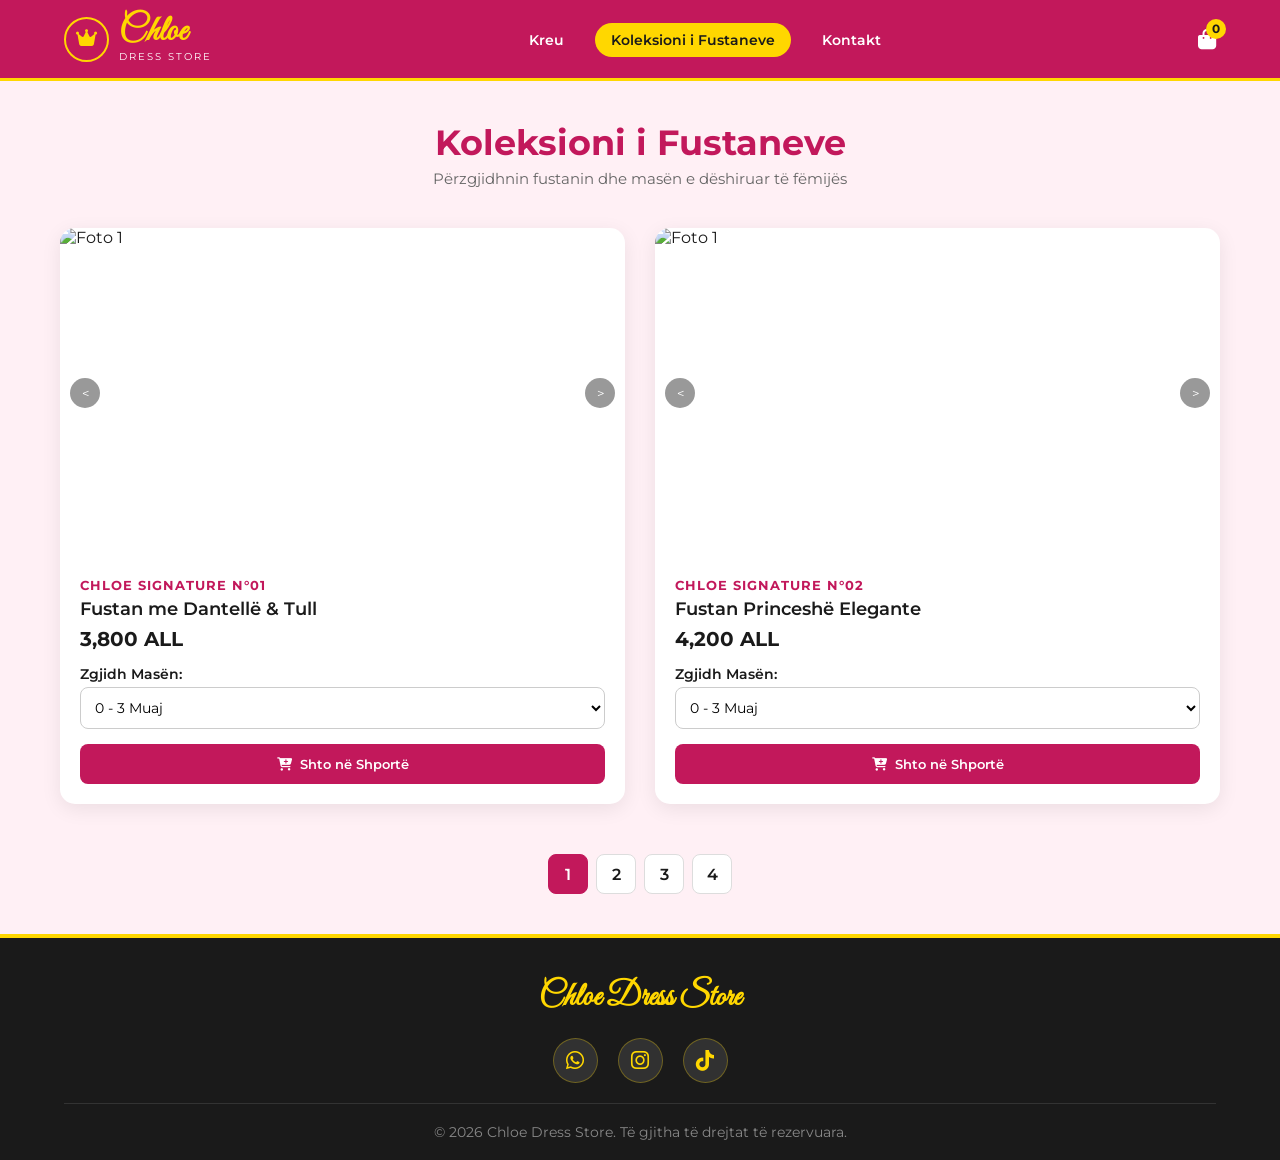
==== commit 1dfc8a6d: "Update index.html" ====
--- a/index.html
+++ b/index.html
@@ -3,7 +3,7 @@
 <head>
     <meta charset="UTF-8">
     <meta name="viewport" content="width=device-width, initial-scale=1.0">
-    <title>Chloe Dress Store | Kryesore</title>
+    <title>Chloe Dress Store | Koleksioni</title>
     <link href="https://fonts.googleapis.com/css2?family=Great+Vibes&family=Montserrat:wght@300;400;500;600;700&display=swap" rel="stylesheet">
     <link rel="stylesheet" href="https://cdnjs.cloudflare.com/ajax/libs/font-awesome/6.4.0/css/all.min.css">
     <style>
@@ -27,37 +27,61 @@
         .logo-circle { width: 45px; height: 45px; border: 2px solid var(--accent); border-radius: 50%; display: flex; align-items: center; justify-content: center; color: var(--accent); font-size: 1.2rem; }
         .logo-text { font-family: 'Great Vibes', cursive; font-size: 2.2rem; color: var(--accent); font-weight: bold; line-height: 1; }
         .logo-sub { display: block; font-size: 0.65rem; letter-spacing: 2px; color: var(--white); text-transform: uppercase; }
-        
+
         .nav-menu { display: flex; list-style: none; gap: 15px; }
         .nav-link { color: var(--white); text-decoration: none; font-weight: 600; font-size: 0.9rem; padding: 8px 16px; border-radius: 20px; transition: 0.3s; }
         .nav-link:hover, .nav-link.active { background: var(--accent); color: var(--dark); }
+        
+        .nav-icons { display: flex; align-items: center; gap: 20px; }
+        .cart-icon-btn { background: transparent; border: none; color: var(--white); font-size: 1.3rem; cursor: pointer; position: relative; }
+        .cart-badge { position: absolute; top: -8px; right: -10px; background: var(--accent); color: var(--dark); font-size: 0.75rem; font-weight: bold; width: 20px; height: 20px; border-radius: 50%; display: flex; align-items: center; justify-content: center; }
         .hamburger { display: none; color: var(--white); font-size: 1.5rem; cursor: pointer; }
 
-        .hero { height: 70vh; background: linear-gradient(rgba(194, 24, 91, 0.75), rgba(26, 26, 26, 0.6)), url('https://images.unsplash.com/photo-1518831959646-742c3a14ebf7?auto=format&fit=crop&w=1500&q=80') center/cover; display: flex; align-items: center; justify-content: center; text-align: center; color: var(--white); padding: 0 20px; }
-        .hero h1 { font-family: 'Great Vibes', cursive; font-size: 4.5rem; color: var(--accent); margin-bottom: 10px; }
-        .hero p { font-size: 1.2rem; max-width: 600px; margin: 0 auto 25px auto; font-weight: 300; }
-        .btn-primary { background: var(--accent); color: var(--dark); padding: 14px 35px; border-radius: 30px; text-decoration: none; font-weight: 700; text-transform: uppercase; border: 2px solid var(--accent); transition: 0.3s; }
-        .btn-primary:hover { background: transparent; color: var(--accent); }
-
-        .features { display: grid; grid-template-columns: repeat(auto-fit, minmax(250px, 1fr)); gap: 20px; max-width: 1200px; margin: -40px auto 60px auto; padding: 0 20px; position: relative; z-index: 10; }
-        .feature-box { background: var(--white); padding: 30px 20px; border-radius: 12px; text-align: center; box-shadow: var(--shadow); border-bottom: 3px solid var(--accent); }
-        .feature-box i { font-size: 2.2rem; color: var(--primary); margin-bottom: 15px; }
-        .feature-box h4 { font-size: 1.1rem; margin-bottom: 8px; }
-        .feature-box p { font-size: 0.85rem; color: var(--gray); line-height: 1.5; }
-
-        .about-section { background: var(--white); padding: 70px 5%; margin-bottom: 60px; }
-        .about-container { max-width: 1100px; margin: 0 auto; display: grid; grid-template-columns: 1fr 1fr; gap: 40px; align-items: center; }
-        .about-img img { width: 100%; border-radius: 15px; border: 4px solid var(--accent); }
-        .about-text h2 { font-size: 2.2rem; color: var(--primary); margin-bottom: 20px; }
-        .about-text p { color: var(--gray); line-height: 1.7; margin-bottom: 15px; }
-
-        .testimonials { max-width: 1100px; margin: 0 auto 80px auto; padding: 0 20px; }
-        .section-title { text-align: center; font-size: 2.2rem; color: var(--primary); margin-bottom: 10px; }
-        .section-subtitle { text-align: center; color: var(--gray); margin-bottom: 40px; font-size: 0.95rem; }
-        .test-grid { display: grid; grid-template-columns: repeat(auto-fit, minmax(300px, 1fr)); gap: 25px; }
-        .test-card { background: var(--white); padding: 25px; border-radius: 12px; box-shadow: var(--shadow); border-left: 4px solid var(--primary); }
-        .test-card p { font-style: italic; color: var(--gray); font-size: 0.95rem; margin-bottom: 15px; line-height: 1.6; }
-        .test-user { font-weight: 700; color: var(--primary); }
+        .catalog { max-width: 1200px; margin: 40px auto; padding: 0 20px; }
+        .page-title { text-align: center; font-size: 2.2rem; color: var(--primary); margin-bottom: 5px; }
+        .page-subtitle { text-align: center; color: var(--gray); margin-bottom: 40px; font-size: 0.95rem; }
+
+        .product-grid { display: grid; grid-template-columns: repeat(auto-fit, minmax(260px, 1fr)); gap: 30px; }
+        .product-card { background: var(--white); border-radius: 15px; overflow: hidden; box-shadow: var(--shadow); display: flex; flex-direction: column; }
+
+        /* Carousel Styling */
+        .carousel { position: relative; height: 330px; overflow: hidden; }
+        .carousel-img { width: 100%; height: 100%; object-fit: cover; display: none; }
+        .carousel-img.active { display: block; }
+        .carousel-btn { position: absolute; top: 50%; transform: translateY(-50%); background: rgba(0,0,0,0.4); color: white; border: none; width: 30px; height: 30px; border-radius: 50%; cursor: pointer; transition: 0.3s; }
+        .carousel-btn:hover { background: var(--primary); }
+        .prev { left: 10px; }
+        .next { right: 10px; }
+
+        .product-details { padding: 20px; display: flex; flex-direction: column; flex-grow: 1; }
+        .product-code { font-size: 0.8rem; color: var(--primary); font-weight: 700; letter-spacing: 1px; text-transform: uppercase; margin-bottom: 5px; }
+        .product-title { font-size: 1.1rem; font-weight: 600; margin-bottom: 8px; }
+        .product-price { font-size: 1.25rem; font-weight: 700; color: var(--dark); margin-bottom: 15px; }
+
+        .size-selector { margin-bottom: 15px; }
+        .size-selector label { display: block; font-size: 0.85rem; font-weight: 600; margin-bottom: 5px; }
+        .size-select { width: 100%; padding: 10px; border: 1px solid #ccc; border-radius: 8px; font-size: 0.9rem; outline: none; background: #fff; cursor: pointer; }
+
+        .add-btn { background: var(--primary); color: var(--white); border: none; padding: 12px; border-radius: 8px; font-weight: 600; cursor: pointer; transition: 0.3s; display: flex; align-items: center; justify-content: center; gap: 8px; }
+        .add-btn:hover { background: var(--primary-hover); }
+
+        /* Pagination Nav */
+        .pagination { display: flex; justify-content: center; gap: 8px; margin-top: 50px; }
+        .page-num { width: 40px; height: 40px; border-radius: 8px; background: var(--white); border: 1px solid #ddd; display: flex; align-items: center; justify-content: center; text-decoration: none; color: var(--dark); font-weight: 600; transition: 0.3s; }
+        .page-num.active, .page-num:hover { background: var(--primary); color: var(--white); border-color: var(--primary); }
+
+        /* Cart Drawer */
+        .cart-modal { position: fixed; top: 0; right: -100%; width: 100%; max-width: 400px; height: 100vh; background: var(--white); box-shadow: -5px 0 25px rgba(0,0,0,0.2); z-index: 2000; transition: 0.4s; display: flex; flex-direction: column; }
+        .cart-modal.open { right: 0; }
+        .cart-header { background: var(--primary); color: var(--white); padding: 20px; display: flex; justify-content: space-between; align-items: center; }
+        .close-cart { background: none; border: none; color: var(--white); font-size: 1.5rem; cursor: pointer; }
+        .cart-body { padding: 20px; overflow-y: auto; flex-grow: 1; }
+        .cart-item { display: flex; justify-content: space-between; align-items: center; margin-bottom: 15px; padding-bottom: 15px; border-bottom: 1px solid #eee; }
+        .cart-footer { padding: 20px; background: #f9f9f9; border-top: 1px solid #eee; }
+        .cart-total { display: flex; justify-content: space-between; font-weight: 700; margin-bottom: 15px; font-size: 1.1rem; }
+        .order-form { display: flex; flex-direction: column; gap: 10px; }
+        .order-form input { padding: 10px; border: 1px solid #ccc; border-radius: 5px; font-size: 0.9rem; }
+        .btn-whatsapp { background: #25D366; color: white; border: none; padding: 12px; border-radius: 8px; font-weight: 700; cursor: pointer; display: flex; align-items: center; justify-content: center; gap: 8px; width: 100%; text-transform: uppercase; }
 
         footer { background: var(--dark); color: var(--white); padding: 40px 5% 20px 5%; border-top: 4px solid var(--accent); text-align: center; }
         .footer-content { max-width: 1200px; margin: 0 auto; display: flex; flex-direction: column; align-items: center; gap: 20px; }
@@ -66,12 +90,13 @@
         .social-btn:hover { background: var(--primary); color: var(--white); transform: translateY(-3px); }
         .copyright { margin-top: 20px; padding-top: 20px; border-top: 1px solid #333; color: #888; font-size: 0.85rem; width: 100%; }
 
+        .overlay { position: fixed; inset: 0; background: rgba(0,0,0,0.5); z-index: 1500; display: none; }
+        .overlay.active { display: block; }
+
         @media (max-width: 768px) {
             .nav-menu { position: fixed; top: 75px; left: -100%; width: 100%; height: calc(100vh - 75px); background: var(--primary); flex-direction: column; align-items: center; padding-top: 40px; transition: 0.4s; }
             .nav-menu.active { left: 0; }
             .hamburger { display: block; }
-            .about-container { grid-template-columns: 1fr; }
-            .hero h1 { font-size: 3rem; }
         }
     </style>
 </head>
@@ -84,65 +109,100 @@
                 <div><span class="logo-text">Chloe</span><span class="logo-sub">Dress Store</span></div>
             </a>
             <ul class="nav-menu" id="navMenu">
-                <li><a href="index.html" class="nav-link active">Kreu</a></li>
-                <li><a href="koleksioni.html" class="nav-link">Koleksioni i Fustaneve</a></li>
+                <li><a href="index.html" class="nav-link">Kreu</a></li>
+                <li><a href="koleksioni.html" class="nav-link active">Koleksioni i Fustaneve</a></li>
                 <li><a href="#kontakt" class="nav-link">Kontakt</a></li>
             </ul>
-            <div class="hamburger" id="hamburger"><i class="fas fa-bars"></i></div>
+            <div class="nav-icons">
+                <button class="cart-icon-btn" id="openCart">
+                    <i class="fas fa-shopping-bag"></i>
+                    <span class="cart-badge" id="cartCount">0</span>
+                </button>
+                <div class="hamburger" id="hamburger"><i class="fas fa-bars"></i></div>
+            </div>
         </div>
     </header>
 
-    <section class="hero">
-        <div class="hero-content">
-            <h1>Chloe Dress Store</h1>
-            <p>Elegancë dhe magji për ditët më të rëndësishme të vajzave tuaja.</p>
-            <a href="koleksioni.html" class="btn-primary">Shiko Koleksionin</a>
-        </div>
-    </section>
-
-    <div class="features">
-        <div class="feature-box">
-            <i class="fas fa-ruler-combined"></i>
-            <h4>Sipas Masës</h4>
-            <p>Qepje e personalizuar plotësisht sipas përmasave të fëmijës juaj.</p>
-        </div>
-        <div class="feature-box">
-            <i class="fas fa-gem"></i>
-            <h4>Cilësi Premium</h4>
-            <p>Materiale luksoze e të rehatshme për lëkurën e fëmijëve.</p>
-        </div>
-        <div class="feature-box">
-            <i class="fas fa-shipping-fast"></i>
-            <h4>Dërgesa me Postë</h4>
-            <p>Shërbim i shpejtë në Shqipëri, Kosovë dhe të gjithë rajonin.</p>
-        </div>
-    </div>
-
-    <section class="about-section">
-        <div class="about-container">
-            <div class="about-img">
-                <img src="https://images.unsplash.com/photo-1518831959646-742c3a14ebf7?auto=format&fit=crop&w=800&q=80" alt="Chloe Store">
-            </div>
-            <div class="about-text">
-                <h2>Rreth Chloe Dress Store</h2>
-                <p>Në <strong>Chloe Dress Store</strong> secili fustan është një vepër arti më vete. Ne nuk punojmë me prodhime masive, pasi besojmë se çdo fëmijë është unikal.</p>
-                <p>Çdo model që shihni në koleksionin tonë punohet posaçërisht me porosi, duke u kujdesur për çdo detaj të qepjes, dantellave dhe komoditetit absolut.</p>
-            </div>
-        </div>
-    </section>
-
-    <section class="testimonials">
-        <h2 class="section-title">Përvojat e Nënave</h2>
-        <p class="section-subtitle">Ajo që thonë klientët tanë për ne</p>
-        <div class="test-grid">
-            <div class="test-card">
-                <p>"Fustani për 3-vjetorin e vajzës ishte fjalë për fjalë i përsosur! Cilësia e punimit i kaloi të gjitha pritshmëritë tona."</p>
-                <div class="test-user">- Valbona M.</div>
-            </div>
-            <div class="test-card">
-                <p>"Doli ekzakisht si në foto dhe me masa ideale. Faleminderit Chloe Store për përkujdesjen!"</p>
-                <div class="test-user">- Arta K.</div>
-            </div>
+    <section class="catalog">
+        <h1 class="page-title">Koleksioni i Fustaneve</h1>
+        <p class="page-subtitle">Përzgjidhnin fustanin dhe masën e dëshiruar të fëmijës</p>
+
+        <div class="product-grid">
+
+            <!-- Model 1 -->
+            <div class="product-card">
+                <div class="carousel" id="car-1">
+                    <img src="https://images.unsplash.com/photo-1621452773781-0f992fd1f5cb?auto=format&fit=crop&w=600&q=80" class="carousel-img active" alt="Foto 1">
+                    <img src="https://images.unsplash.com/photo-1543854579-72969618365b?auto=format&fit=crop&w=600&q=80" class="carousel-img" alt="Foto 2">
+                    <button class="carousel-btn prev" onclick="moveImg('car-1', -1)">&lt;</button>
+                    <button class="carousel-btn next" onclick="moveImg('car-1', 1)">&gt;</button>
+                </div>
+                <div class="product-details">
+                    <div class="product-code">Chloe Signature N°01</div>
+                    <h3 class="product-title">Fustan me Dantellë & Tull</h3>
+                    <div class="product-price">3,800 ALL</div>
+                    
+                    <div class="size-selector">
+                        <label>Zgjidh Masën:</label>
+                        <select class="size-select" id="size-1">
+                            <option value="0-3 Muaj">0 - 3 Muaj</option>
+                            <option value="3-6 Muaj">3 - 6 Muaj</option>
+                            <option value="6-9 Muaj">6 - 9 Muaj</option>
+                            <option value="9-12 Muaj">9 - 12 Muaj</option>
+                            <option value="1 Vjeç">1 Vjeç</option>
+                            <option value="2 Vjeç">2 Vjeç</option>
+                            <option value="3 Vjeç">3 Vjeç</option>
+                            <option value="4 Vjeç">4 Vjeç</option>
+                            <option value="5 Vjeç">5 Vjeç</option>
+                            <option value="6-10 Vjeç">6 - 10 Vjeç</option>
+                            <option value="11-15+ Vjeç">11 - 15+ Vjeç</option>
+                        </select>
+                    </div>
+                    <button class="add-btn" onclick="addToCart('Chloe Signature N°01', 3800, 'size-1')"><i class="fas fa-cart-plus"></i> Shto në Shportë</button>
+                </div>
+            </div>
+
+            <!-- Model 2 -->
+            <div class="product-card">
+                <div class="carousel" id="car-2">
+                    <img src="https://images.unsplash.com/photo-1518831959646-742c3a14ebf7?auto=format&fit=crop&w=600&q=80" class="carousel-img active" alt="Foto 1">
+                    <img src="https://images.unsplash.com/photo-1621452773781-0f992fd1f5cb?auto=format&fit=crop&w=600&q=80" class="carousel-img" alt="Foto 2">
+                    <button class="carousel-btn prev" onclick="moveImg('car-2', -1)">&lt;</button>
+                    <button class="carousel-btn next" onclick="moveImg('car-2', 1)">&gt;</button>
+                </div>
+                <div class="product-details">
+                    <div class="product-code">Chloe Signature N°02</div>
+                    <h3 class="product-title">Fustan Princeshë Elegante</h3>
+                    <div class="product-price">4,200 ALL</div>
+                    
+                    <div class="size-selector">
+                        <label>Zgjidh Masën:</label>
+                        <select class="size-select" id="size-2">
+                            <option value="0-3 Muaj">0 - 3 Muaj</option>
+                            <option value="3-6 Muaj">3 - 6 Muaj</option>
+                            <option value="6-9 Muaj">6 - 9 Muaj</option>
+                            <option value="9-12 Muaj">9 - 12 Muaj</option>
+                            <option value="1 Vjeç">1 Vjeç</option>
+                            <option value="2 Vjeç">2 Vjeç</option>
+                            <option value="3 Vjeç">3 Vjeç</option>
+                            <option value="4 Vjeç">4 Vjeç</option>
+                            <option value="5 Vjeç">5 Vjeç</option>
+                            <option value="6-10 Vjeç">6 - 10 Vjeç</option>
+                            <option value="11-15+ Vjeç">11 - 15+ Vjeç</option>
+                        </select>
+                    </div>
+                    <button class="add-btn" onclick="addToCart('Chloe Signature N°02', 4200, 'size-2')"><i class="fas fa-cart-plus"></i> Shto në Shportë</button>
+                </div>
+            </div>
+
+        </div>
+
+        <!-- Navigation Pagination -->
+        <div class="pagination">
+            <a href="#" class="page-num active">1</a>
+            <a href="#" class="page-num">2</a>
+            <a href="#" class="page-num">3</a>
+            <a href="#" class="page-num">4</a>
         </div>
     </section>
 
@@ -158,17 +218,119 @@
         <div class="copyright">&copy; 2026 Chloe Dress Store. Të gjitha të drejtat të rezervuara.</div>
     </footer>
 
+    <div class="overlay" id="overlay"></div>
+    <div class="cart-modal" id="cartModal">
+        <div class="cart-header">
+            <h3>Shporta Juaj</h3>
+            <button class="close-cart" id="closeCart">&times;</button>
+        </div>
+        <div class="cart-body" id="cartItems">
+            <p style="text-align:center; color:#888;">Shporta është bosh.</p>
+        </div>
+        <div class="cart-footer">
+            <div class="cart-total">
+                <span>Total:</span>
+                <span id="cartTotalSum">0 ALL</span>
+            </div>
+            <div class="order-form">
+                <input type="text" id="custName" placeholder="Emri & Mbiemri" required>
+                <input type="text" id="custAddress" placeholder="Adresa / Qyteti" required>
+                <input type="tel" id="custPhone" placeholder="Numri i Telefonit" required>
+                <button class="btn-whatsapp" onclick="sendOrderWhatsApp()"><i class="fab fa-whatsapp"></i> Porosit në WhatsApp</button>
+            </div>
+        </div>
+    </div>
+
     <script>
+        // Carousel Toggle
+        function moveImg(carouselId, direction) {
+            const container = document.getElementById(carouselId);
+            const imgs = container.querySelectorAll('.carousel-img');
+            let activeIdx = 0;
+            imgs.forEach((img, idx) => {
+                if(img.classList.contains('active')) activeIdx = idx;
+                img.classList.remove('active');
+            });
+            let nextIdx = activeIdx + direction;
+            if(nextIdx >= imgs.length) nextIdx = 0;
+            if(nextIdx < 0) nextIdx = imgs.length - 1;
+            imgs[nextIdx].classList.add('active');
+        }
+
+        // Mobile Nav Auto Close
         const hamburger = document.getElementById('hamburger');
         const navMenu = document.getElementById('navMenu');
         const navLinks = document.querySelectorAll('.nav-link');
-
         hamburger.addEventListener('click', () => navMenu.classList.toggle('active'));
-        
-        // Auto-close nav-menu on link click
-        navLinks.forEach(link => {
-            link.addEventListener('click', () => navMenu.classList.remove('active'));
-        });
+        navLinks.forEach(link => link.addEventListener('click', () => navMenu.classList.remove('active')));
+
+        // Cart Logic
+        let cart = [];
+        const openCartBtn = document.getElementById('openCart');
+        const closeCartBtn = document.getElementById('closeCart');
+        const cartModal = document.getElementById('cartModal');
+        const overlay = document.getElementById('overlay');
+
+        function toggleCart() { cartModal.classList.toggle('open'); overlay.classList.toggle('active'); }
+        openCartBtn.addEventListener('click', toggleCart);
+        closeCartBtn.addEventListener('click', toggleCart);
+        overlay.addEventListener('click', toggleCart);
+
+        function addToCart(code, price, selectId) {
+            const size = document.getElementById(selectId).value;
+            cart.push({ code, price, size });
+            updateCartUI();
+            toggleCart();
+        }
+
+        function updateCartUI() {
+            const cartItemsContainer = document.getElementById('cartItems');
+            const cartCount = document.getElementById('cartCount');
+            const cartTotalSum = document.getElementById('cartTotalSum');
+            cartCount.innerText = cart.length;
+
+            if (cart.length === 0) {
+                cartItemsContainer.innerHTML = '<p style="text-align:center; color:#888;">Shporta është bosh.</p>';
+                cartTotalSum.innerText = '0 ALL';
+                return;
+            }
+
+            let html = '';
+            let total = 0;
+            cart.forEach((item, index) => {
+                total += item.price;
+                html += `
+                    <div class="cart-item">
+                        <div>
+                            <div style="font-weight:600">${item.code}</div>
+                            <div style="font-size:0.8rem; color:var(--primary)">Masa: ${item.size}</div>
+                            <div style="font-weight:700">${item.price} ALL</div>
+                        </div>
+                        <button style="color:red; background:none; border:none; cursor:pointer;" onclick="cart.splice(${index},1); updateCartUI();"><i class="fas fa-trash"></i></button>
+                    </div>
+                `;
+            });
+            cartItemsContainer.innerHTML = html;
+            cartTotalSum.innerText = total + ' ALL';
+        }
+
+        function sendOrderWhatsApp() {
+            if (cart.length === 0) return alert("Shporta është bosh!");
+            const name = document.getElementById('custName').value.trim();
+            const address = document.getElementById('custAddress').value.trim();
+            const phone = document.getElementById('custPhone').value.trim();
+            if (!name || !address || !phone) return alert("Ju lutem plotësoni të gjitha fushat!");
+
+            let itemsList = "";
+            let total = 0;
+            cart.forEach((item, i) => {
+                itemsList += `${i + 1}. ${item.code} | Masa: ${item.size} - ${item.price} ALL%0A`;
+                total += item.price;
+            });
+
+            const message = `Përshëndetje *Chloe Dress Store*! Dëshiroj të bëj këtë porosi:%0A%0A*Porosia:*%0A${itemsList}%0A*Totali:* ${total} ALL%0A%0A*Të dhënat e klientit:*%0A👤 Emri: ${name}%0A📍 Adresa: ${address}%0A📞 Tel: ${phone}`;
+            window.open(`https://wa.me/355686715188?text=${message}`, '_blank');
+        }
     </script>
 </body>
 </html>
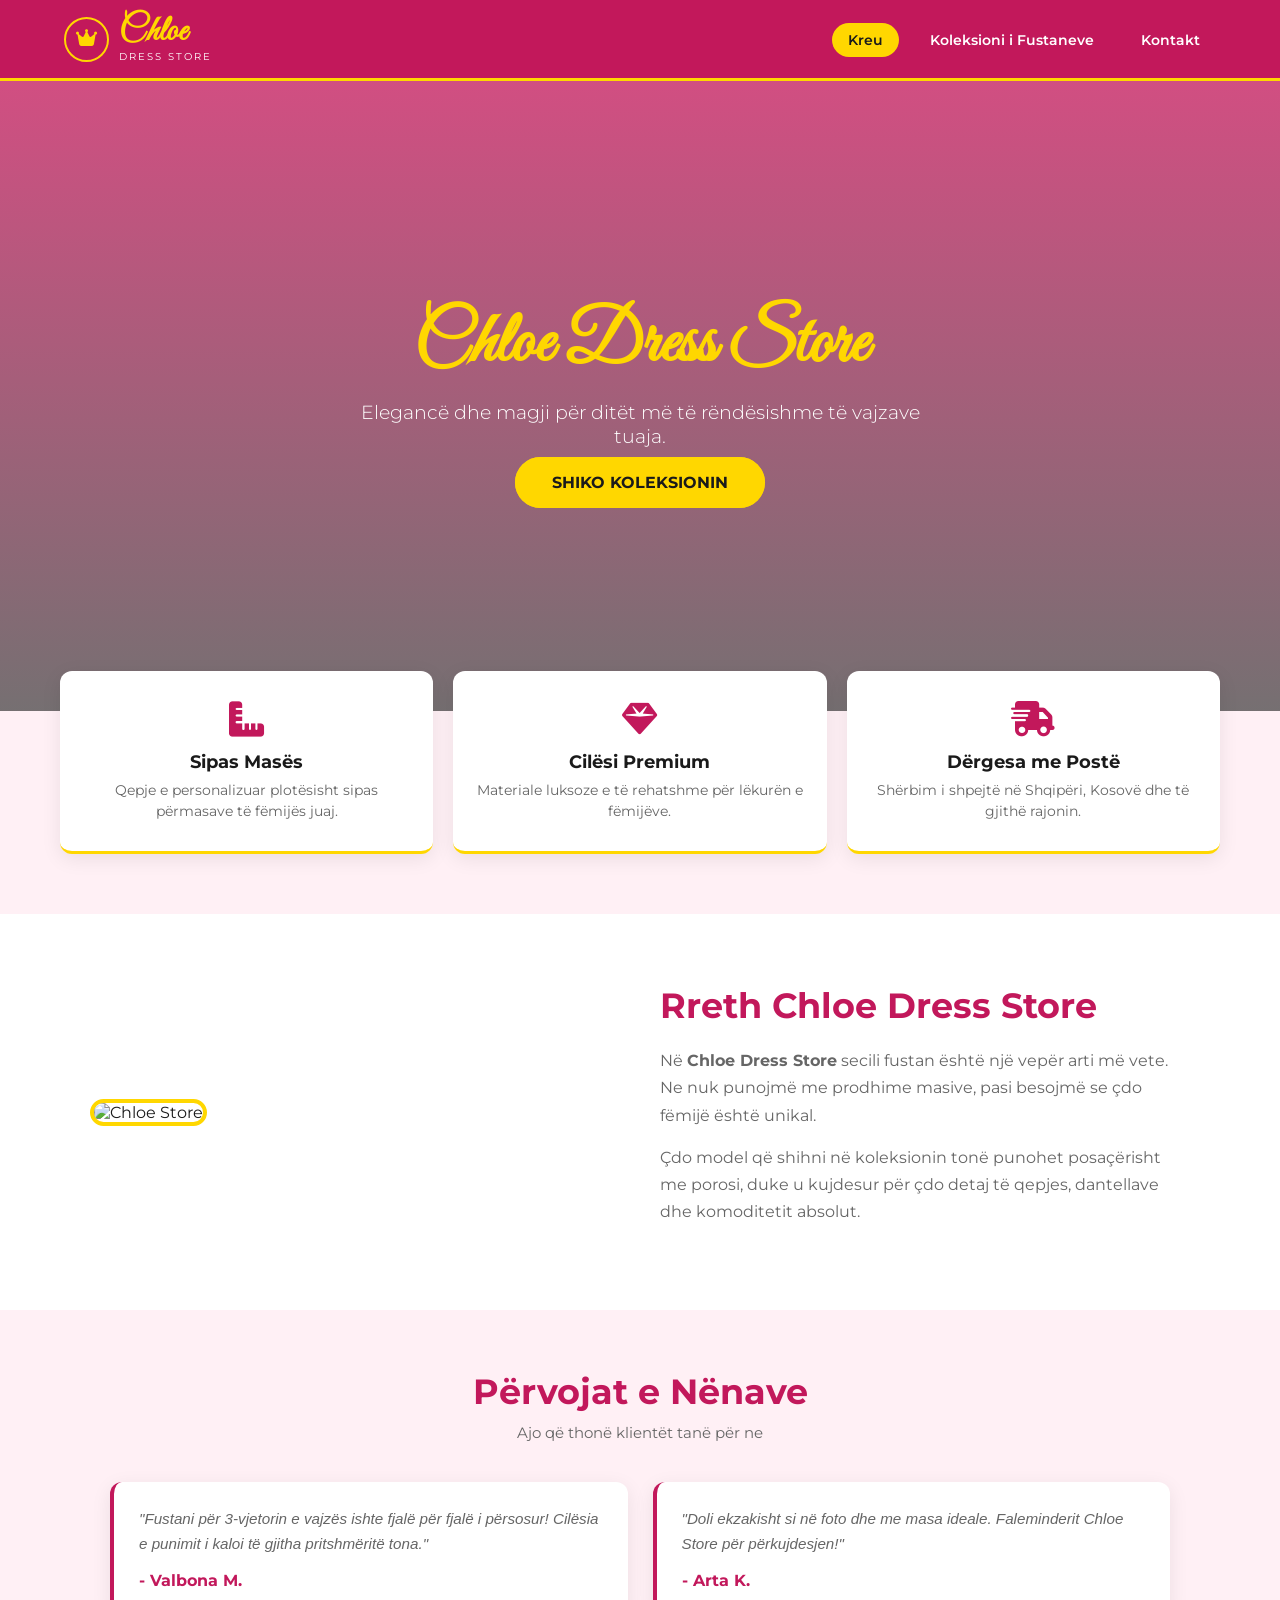
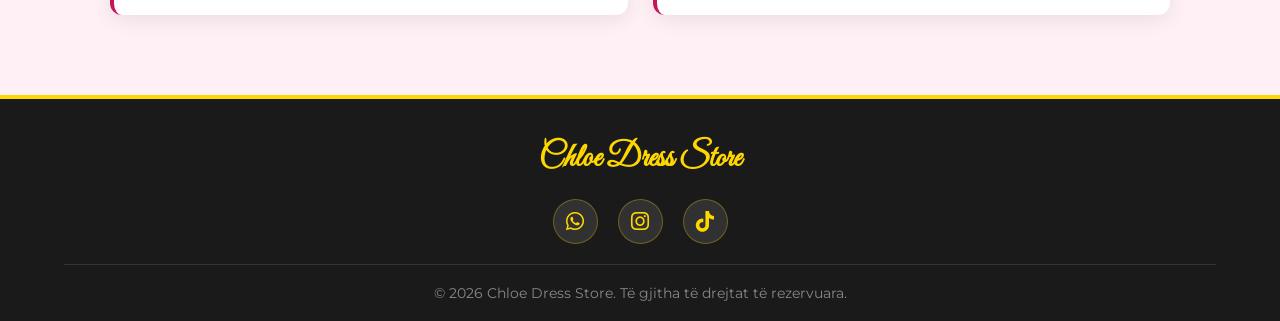
==== commit 732afabd: "Update index.html" ====
--- a/index.html
+++ b/index.html
@@ -3,7 +3,7 @@
 <head>
     <meta charset="UTF-8">
     <meta name="viewport" content="width=device-width, initial-scale=1.0">
-    <title>Chloe Dress Store | Koleksioni</title>
+    <title>Chloe Dress Store | Kryesore</title>
     <link href="https://fonts.googleapis.com/css2?family=Great+Vibes&family=Montserrat:wght@300;400;500;600;700&display=swap" rel="stylesheet">
     <link rel="stylesheet" href="https://cdnjs.cloudflare.com/ajax/libs/font-awesome/6.4.0/css/all.min.css">
     <style>
@@ -27,61 +27,37 @@
         .logo-circle { width: 45px; height: 45px; border: 2px solid var(--accent); border-radius: 50%; display: flex; align-items: center; justify-content: center; color: var(--accent); font-size: 1.2rem; }
         .logo-text { font-family: 'Great Vibes', cursive; font-size: 2.2rem; color: var(--accent); font-weight: bold; line-height: 1; }
         .logo-sub { display: block; font-size: 0.65rem; letter-spacing: 2px; color: var(--white); text-transform: uppercase; }
-
+        
         .nav-menu { display: flex; list-style: none; gap: 15px; }
         .nav-link { color: var(--white); text-decoration: none; font-weight: 600; font-size: 0.9rem; padding: 8px 16px; border-radius: 20px; transition: 0.3s; }
         .nav-link:hover, .nav-link.active { background: var(--accent); color: var(--dark); }
-        
-        .nav-icons { display: flex; align-items: center; gap: 20px; }
-        .cart-icon-btn { background: transparent; border: none; color: var(--white); font-size: 1.3rem; cursor: pointer; position: relative; }
-        .cart-badge { position: absolute; top: -8px; right: -10px; background: var(--accent); color: var(--dark); font-size: 0.75rem; font-weight: bold; width: 20px; height: 20px; border-radius: 50%; display: flex; align-items: center; justify-content: center; }
         .hamburger { display: none; color: var(--white); font-size: 1.5rem; cursor: pointer; }
 
-        .catalog { max-width: 1200px; margin: 40px auto; padding: 0 20px; }
-        .page-title { text-align: center; font-size: 2.2rem; color: var(--primary); margin-bottom: 5px; }
-        .page-subtitle { text-align: center; color: var(--gray); margin-bottom: 40px; font-size: 0.95rem; }
+        .hero { height: 70vh; background: linear-gradient(rgba(194, 24, 91, 0.75), rgba(26, 26, 26, 0.6)), url('https://images.unsplash.com/photo-1518831959646-742c3a14ebf7?auto=format&fit=crop&w=1500&q=80') center/cover; display: flex; align-items: center; justify-content: center; text-align: center; color: var(--white); padding: 0 20px; }
+        .hero h1 { font-family: 'Great Vibes', cursive; font-size: 4.5rem; color: var(--accent); margin-bottom: 10px; }
+        .hero p { font-size: 1.2rem; max-width: 600px; margin: 0 auto 25px auto; font-weight: 300; }
+        .btn-primary { background: var(--accent); color: var(--dark); padding: 14px 35px; border-radius: 30px; text-decoration: none; font-weight: 700; text-transform: uppercase; border: 2px solid var(--accent); transition: 0.3s; }
+        .btn-primary:hover { background: transparent; color: var(--accent); }
 
-        .product-grid { display: grid; grid-template-columns: repeat(auto-fit, minmax(260px, 1fr)); gap: 30px; }
-        .product-card { background: var(--white); border-radius: 15px; overflow: hidden; box-shadow: var(--shadow); display: flex; flex-direction: column; }
+        .features { display: grid; grid-template-columns: repeat(auto-fit, minmax(250px, 1fr)); gap: 20px; max-width: 1200px; margin: -40px auto 60px auto; padding: 0 20px; position: relative; z-index: 10; }
+        .feature-box { background: var(--white); padding: 30px 20px; border-radius: 12px; text-align: center; box-shadow: var(--shadow); border-bottom: 3px solid var(--accent); }
+        .feature-box i { font-size: 2.2rem; color: var(--primary); margin-bottom: 15px; }
+        .feature-box h4 { font-size: 1.1rem; margin-bottom: 8px; }
+        .feature-box p { font-size: 0.85rem; color: var(--gray); line-height: 1.5; }
 
-        /* Carousel Styling */
-        .carousel { position: relative; height: 330px; overflow: hidden; }
-        .carousel-img { width: 100%; height: 100%; object-fit: cover; display: none; }
-        .carousel-img.active { display: block; }
-        .carousel-btn { position: absolute; top: 50%; transform: translateY(-50%); background: rgba(0,0,0,0.4); color: white; border: none; width: 30px; height: 30px; border-radius: 50%; cursor: pointer; transition: 0.3s; }
-        .carousel-btn:hover { background: var(--primary); }
-        .prev { left: 10px; }
-        .next { right: 10px; }
+        .about-section { background: var(--white); padding: 70px 5%; margin-bottom: 60px; }
+        .about-container { max-width: 1100px; margin: 0 auto; display: grid; grid-template-columns: 1fr 1fr; gap: 40px; align-items: center; }
+        .about-img img { width: 100%; border-radius: 15px; border: 4px solid var(--accent); }
+        .about-text h2 { font-size: 2.2rem; color: var(--primary); margin-bottom: 20px; }
+        .about-text p { color: var(--gray); line-height: 1.7; margin-bottom: 15px; }
 
-        .product-details { padding: 20px; display: flex; flex-direction: column; flex-grow: 1; }
-        .product-code { font-size: 0.8rem; color: var(--primary); font-weight: 700; letter-spacing: 1px; text-transform: uppercase; margin-bottom: 5px; }
-        .product-title { font-size: 1.1rem; font-weight: 600; margin-bottom: 8px; }
-        .product-price { font-size: 1.25rem; font-weight: 700; color: var(--dark); margin-bottom: 15px; }
-
-        .size-selector { margin-bottom: 15px; }
-        .size-selector label { display: block; font-size: 0.85rem; font-weight: 600; margin-bottom: 5px; }
-        .size-select { width: 100%; padding: 10px; border: 1px solid #ccc; border-radius: 8px; font-size: 0.9rem; outline: none; background: #fff; cursor: pointer; }
-
-        .add-btn { background: var(--primary); color: var(--white); border: none; padding: 12px; border-radius: 8px; font-weight: 600; cursor: pointer; transition: 0.3s; display: flex; align-items: center; justify-content: center; gap: 8px; }
-        .add-btn:hover { background: var(--primary-hover); }
-
-        /* Pagination Nav */
-        .pagination { display: flex; justify-content: center; gap: 8px; margin-top: 50px; }
-        .page-num { width: 40px; height: 40px; border-radius: 8px; background: var(--white); border: 1px solid #ddd; display: flex; align-items: center; justify-content: center; text-decoration: none; color: var(--dark); font-weight: 600; transition: 0.3s; }
-        .page-num.active, .page-num:hover { background: var(--primary); color: var(--white); border-color: var(--primary); }
-
-        /* Cart Drawer */
-        .cart-modal { position: fixed; top: 0; right: -100%; width: 100%; max-width: 400px; height: 100vh; background: var(--white); box-shadow: -5px 0 25px rgba(0,0,0,0.2); z-index: 2000; transition: 0.4s; display: flex; flex-direction: column; }
-        .cart-modal.open { right: 0; }
-        .cart-header { background: var(--primary); color: var(--white); padding: 20px; display: flex; justify-content: space-between; align-items: center; }
-        .close-cart { background: none; border: none; color: var(--white); font-size: 1.5rem; cursor: pointer; }
-        .cart-body { padding: 20px; overflow-y: auto; flex-grow: 1; }
-        .cart-item { display: flex; justify-content: space-between; align-items: center; margin-bottom: 15px; padding-bottom: 15px; border-bottom: 1px solid #eee; }
-        .cart-footer { padding: 20px; background: #f9f9f9; border-top: 1px solid #eee; }
-        .cart-total { display: flex; justify-content: space-between; font-weight: 700; margin-bottom: 15px; font-size: 1.1rem; }
-        .order-form { display: flex; flex-direction: column; gap: 10px; }
-        .order-form input { padding: 10px; border: 1px solid #ccc; border-radius: 5px; font-size: 0.9rem; }
-        .btn-whatsapp { background: #25D366; color: white; border: none; padding: 12px; border-radius: 8px; font-weight: 700; cursor: pointer; display: flex; align-items: center; justify-content: center; gap: 8px; width: 100%; text-transform: uppercase; }
+        .testimonials { max-width: 1100px; margin: 0 auto 80px auto; padding: 0 20px; }
+        .section-title { text-align: center; font-size: 2.2rem; color: var(--primary); margin-bottom: 10px; }
+        .section-subtitle { text-align: center; color: var(--gray); margin-bottom: 40px; font-size: 0.95rem; }
+        .test-grid { display: grid; grid-template-columns: repeat(auto-fit, minmax(300px, 1fr)); gap: 25px; }
+        .test-card { background: var(--white); padding: 25px; border-radius: 12px; box-shadow: var(--shadow); border-left: 4px solid var(--primary); }
+        .test-card p { font-style: italic; color: var(--gray); font-size: 0.95rem; margin-bottom: 15px; line-height: 1.6; }
+        .test-user { font-weight: 700; color: var(--primary); }
 
         footer { background: var(--dark); color: var(--white); padding: 40px 5% 20px 5%; border-top: 4px solid var(--accent); text-align: center; }
         .footer-content { max-width: 1200px; margin: 0 auto; display: flex; flex-direction: column; align-items: center; gap: 20px; }
@@ -90,13 +66,12 @@
         .social-btn:hover { background: var(--primary); color: var(--white); transform: translateY(-3px); }
         .copyright { margin-top: 20px; padding-top: 20px; border-top: 1px solid #333; color: #888; font-size: 0.85rem; width: 100%; }
 
-        .overlay { position: fixed; inset: 0; background: rgba(0,0,0,0.5); z-index: 1500; display: none; }
-        .overlay.active { display: block; }
-
         @media (max-width: 768px) {
             .nav-menu { position: fixed; top: 75px; left: -100%; width: 100%; height: calc(100vh - 75px); background: var(--primary); flex-direction: column; align-items: center; padding-top: 40px; transition: 0.4s; }
             .nav-menu.active { left: 0; }
             .hamburger { display: block; }
+            .about-container { grid-template-columns: 1fr; }
+            .hero h1 { font-size: 3rem; }
         }
     </style>
 </head>
@@ -109,100 +84,65 @@
                 <div><span class="logo-text">Chloe</span><span class="logo-sub">Dress Store</span></div>
             </a>
             <ul class="nav-menu" id="navMenu">
-                <li><a href="index.html" class="nav-link">Kreu</a></li>
-                <li><a href="koleksioni.html" class="nav-link active">Koleksioni i Fustaneve</a></li>
+                <li><a href="index.html" class="nav-link active">Kreu</a></li>
+                <li><a href="dresses.html" class="nav-link">Koleksioni i Fustaneve</a></li>
                 <li><a href="#kontakt" class="nav-link">Kontakt</a></li>
             </ul>
-            <div class="nav-icons">
-                <button class="cart-icon-btn" id="openCart">
-                    <i class="fas fa-shopping-bag"></i>
-                    <span class="cart-badge" id="cartCount">0</span>
-                </button>
-                <div class="hamburger" id="hamburger"><i class="fas fa-bars"></i></div>
-            </div>
+            <div class="hamburger" id="hamburger"><i class="fas fa-bars"></i></div>
         </div>
     </header>
 
-    <section class="catalog">
-        <h1 class="page-title">Koleksioni i Fustaneve</h1>
-        <p class="page-subtitle">Përzgjidhnin fustanin dhe masën e dëshiruar të fëmijës</p>
+    <section class="hero">
+        <div class="hero-content">
+            <h1>Chloe Dress Store</h1>
+            <p>Elegancë dhe magji për ditët më të rëndësishme të vajzave tuaja.</p>
+            <a href="dresses.html" class="btn-primary">Shiko Koleksionin</a>
+        </div>
+    </section>
 
-        <div class="product-grid">
+    <div class="features">
+        <div class="feature-box">
+            <i class="fas fa-ruler-combined"></i>
+            <h4>Sipas Masës</h4>
+            <p>Qepje e personalizuar plotësisht sipas përmasave të fëmijës juaj.</p>
+        </div>
+        <div class="feature-box">
+            <i class="fas fa-gem"></i>
+            <h4>Cilësi Premium</h4>
+            <p>Materiale luksoze e të rehatshme për lëkurën e fëmijëve.</p>
+        </div>
+        <div class="feature-box">
+            <i class="fas fa-shipping-fast"></i>
+            <h4>Dërgesa me Postë</h4>
+            <p>Shërbim i shpejtë në Shqipëri, Kosovë dhe të gjithë rajonin.</p>
+        </div>
+    </div>
 
-            <!-- Model 1 -->
-            <div class="product-card">
-                <div class="carousel" id="car-1">
-                    <img src="https://images.unsplash.com/photo-1621452773781-0f992fd1f5cb?auto=format&fit=crop&w=600&q=80" class="carousel-img active" alt="Foto 1">
-                    <img src="https://images.unsplash.com/photo-1543854579-72969618365b?auto=format&fit=crop&w=600&q=80" class="carousel-img" alt="Foto 2">
-                    <button class="carousel-btn prev" onclick="moveImg('car-1', -1)">&lt;</button>
-                    <button class="carousel-btn next" onclick="moveImg('car-1', 1)">&gt;</button>
-                </div>
-                <div class="product-details">
-                    <div class="product-code">Chloe Signature N°01</div>
-                    <h3 class="product-title">Fustan me Dantellë & Tull</h3>
-                    <div class="product-price">3,800 ALL</div>
-                    
-                    <div class="size-selector">
-                        <label>Zgjidh Masën:</label>
-                        <select class="size-select" id="size-1">
-                            <option value="0-3 Muaj">0 - 3 Muaj</option>
-                            <option value="3-6 Muaj">3 - 6 Muaj</option>
-                            <option value="6-9 Muaj">6 - 9 Muaj</option>
-                            <option value="9-12 Muaj">9 - 12 Muaj</option>
-                            <option value="1 Vjeç">1 Vjeç</option>
-                            <option value="2 Vjeç">2 Vjeç</option>
-                            <option value="3 Vjeç">3 Vjeç</option>
-                            <option value="4 Vjeç">4 Vjeç</option>
-                            <option value="5 Vjeç">5 Vjeç</option>
-                            <option value="6-10 Vjeç">6 - 10 Vjeç</option>
-                            <option value="11-15+ Vjeç">11 - 15+ Vjeç</option>
-                        </select>
-                    </div>
-                    <button class="add-btn" onclick="addToCart('Chloe Signature N°01', 3800, 'size-1')"><i class="fas fa-cart-plus"></i> Shto në Shportë</button>
-                </div>
+    <section class="about-section">
+        <div class="about-container">
+            <div class="about-img">
+                <img src="https://images.unsplash.com/photo-1518831959646-742c3a14ebf7?auto=format&fit=crop&w=800&q=80" alt="Chloe Store">
             </div>
+            <div class="about-text">
+                <h2>Rreth Chloe Dress Store</h2>
+                <p>Në <strong>Chloe Dress Store</strong> secili fustan është një vepër arti më vete. Ne nuk punojmë me prodhime masive, pasi besojmë se çdo fëmijë është unikal.</p>
+                <p>Çdo model që shihni në koleksionin tonë punohet posaçërisht me porosi, duke u kujdesur për çdo detaj të qepjes, dantellave dhe komoditetit absolut.</p>
+            </div>
+        </div>
+    </section>
 
-            <!-- Model 2 -->
-            <div class="product-card">
-                <div class="carousel" id="car-2">
-                    <img src="https://images.unsplash.com/photo-1518831959646-742c3a14ebf7?auto=format&fit=crop&w=600&q=80" class="carousel-img active" alt="Foto 1">
-                    <img src="https://images.unsplash.com/photo-1621452773781-0f992fd1f5cb?auto=format&fit=crop&w=600&q=80" class="carousel-img" alt="Foto 2">
-                    <button class="carousel-btn prev" onclick="moveImg('car-2', -1)">&lt;</button>
-                    <button class="carousel-btn next" onclick="moveImg('car-2', 1)">&gt;</button>
-                </div>
-                <div class="product-details">
-                    <div class="product-code">Chloe Signature N°02</div>
-                    <h3 class="product-title">Fustan Princeshë Elegante</h3>
-                    <div class="product-price">4,200 ALL</div>
-                    
-                    <div class="size-selector">
-                        <label>Zgjidh Masën:</label>
-                        <select class="size-select" id="size-2">
-                            <option value="0-3 Muaj">0 - 3 Muaj</option>
-                            <option value="3-6 Muaj">3 - 6 Muaj</option>
-                            <option value="6-9 Muaj">6 - 9 Muaj</option>
-                            <option value="9-12 Muaj">9 - 12 Muaj</option>
-                            <option value="1 Vjeç">1 Vjeç</option>
-                            <option value="2 Vjeç">2 Vjeç</option>
-                            <option value="3 Vjeç">3 Vjeç</option>
-                            <option value="4 Vjeç">4 Vjeç</option>
-                            <option value="5 Vjeç">5 Vjeç</option>
-                            <option value="6-10 Vjeç">6 - 10 Vjeç</option>
-                            <option value="11-15+ Vjeç">11 - 15+ Vjeç</option>
-                        </select>
-                    </div>
-                    <button class="add-btn" onclick="addToCart('Chloe Signature N°02', 4200, 'size-2')"><i class="fas fa-cart-plus"></i> Shto në Shportë</button>
-                </div>
+    <section class="testimonials">
+        <h2 class="section-title">Përvojat e Nënave</h2>
+        <p class="section-subtitle">Ajo që thonë klientët tanë për ne</p>
+        <div class="test-grid">
+            <div class="test-card">
+                <p>"Fustani për 3-vjetorin e vajzës ishte fjalë për fjalë i përsosur! Cilësia e punimit i kaloi të gjitha pritshmëritë tona."</p>
+                <div class="test-user">- Valbona M.</div>
             </div>
-
-        </div>
-
-        <!-- Navigation Pagination -->
-        <div class="pagination">
-            <a href="#" class="page-num active">1</a>
-            <a href="#" class="page-num">2</a>
-            <a href="#" class="page-num">3</a>
-            <a href="#" class="page-num">4</a>
+            <div class="test-card">
+                <p>"Doli ekzakisht si në foto dhe me masa ideale. Faleminderit Chloe Store për përkujdesjen!"</p>
+                <div class="test-user">- Arta K.</div>
+            </div>
         </div>
     </section>
 
@@ -218,119 +158,16 @@
         <div class="copyright">&copy; 2026 Chloe Dress Store. Të gjitha të drejtat të rezervuara.</div>
     </footer>
 
-    <div class="overlay" id="overlay"></div>
-    <div class="cart-modal" id="cartModal">
-        <div class="cart-header">
-            <h3>Shporta Juaj</h3>
-            <button class="close-cart" id="closeCart">&times;</button>
-        </div>
-        <div class="cart-body" id="cartItems">
-            <p style="text-align:center; color:#888;">Shporta është bosh.</p>
-        </div>
-        <div class="cart-footer">
-            <div class="cart-total">
-                <span>Total:</span>
-                <span id="cartTotalSum">0 ALL</span>
-            </div>
-            <div class="order-form">
-                <input type="text" id="custName" placeholder="Emri & Mbiemri" required>
-                <input type="text" id="custAddress" placeholder="Adresa / Qyteti" required>
-                <input type="tel" id="custPhone" placeholder="Numri i Telefonit" required>
-                <button class="btn-whatsapp" onclick="sendOrderWhatsApp()"><i class="fab fa-whatsapp"></i> Porosit në WhatsApp</button>
-            </div>
-        </div>
-    </div>
-
     <script>
-        // Carousel Toggle
-        function moveImg(carouselId, direction) {
-            const container = document.getElementById(carouselId);
-            const imgs = container.querySelectorAll('.carousel-img');
-            let activeIdx = 0;
-            imgs.forEach((img, idx) => {
-                if(img.classList.contains('active')) activeIdx = idx;
-                img.classList.remove('active');
-            });
-            let nextIdx = activeIdx + direction;
-            if(nextIdx >= imgs.length) nextIdx = 0;
-            if(nextIdx < 0) nextIdx = imgs.length - 1;
-            imgs[nextIdx].classList.add('active');
-        }
-
-        // Mobile Nav Auto Close
         const hamburger = document.getElementById('hamburger');
         const navMenu = document.getElementById('navMenu');
         const navLinks = document.querySelectorAll('.nav-link');
+
         hamburger.addEventListener('click', () => navMenu.classList.toggle('active'));
-        navLinks.forEach(link => link.addEventListener('click', () => navMenu.classList.remove('active')));
-
-        // Cart Logic
-        let cart = [];
-        const openCartBtn = document.getElementById('openCart');
-        const closeCartBtn = document.getElementById('closeCart');
-        const cartModal = document.getElementById('cartModal');
-        const overlay = document.getElementById('overlay');
-
-        function toggleCart() { cartModal.classList.toggle('open'); overlay.classList.toggle('active'); }
-        openCartBtn.addEventListener('click', toggleCart);
-        closeCartBtn.addEventListener('click', toggleCart);
-        overlay.addEventListener('click', toggleCart);
-
-        function addToCart(code, price, selectId) {
-            const size = document.getElementById(selectId).value;
-            cart.push({ code, price, size });
-            updateCartUI();
-            toggleCart();
-        }
-
-        function updateCartUI() {
-            const cartItemsContainer = document.getElementById('cartItems');
-            const cartCount = document.getElementById('cartCount');
-            const cartTotalSum = document.getElementById('cartTotalSum');
-            cartCount.innerText = cart.length;
-
-            if (cart.length === 0) {
-                cartItemsContainer.innerHTML = '<p style="text-align:center; color:#888;">Shporta është bosh.</p>';
-                cartTotalSum.innerText = '0 ALL';
-                return;
-            }
-
-            let html = '';
-            let total = 0;
-            cart.forEach((item, index) => {
-                total += item.price;
-                html += `
-                    <div class="cart-item">
-                        <div>
-                            <div style="font-weight:600">${item.code}</div>
-                            <div style="font-size:0.8rem; color:var(--primary)">Masa: ${item.size}</div>
-                            <div style="font-weight:700">${item.price} ALL</div>
-                        </div>
-                        <button style="color:red; background:none; border:none; cursor:pointer;" onclick="cart.splice(${index},1); updateCartUI();"><i class="fas fa-trash"></i></button>
-                    </div>
-                `;
-            });
-            cartItemsContainer.innerHTML = html;
-            cartTotalSum.innerText = total + ' ALL';
-        }
-
-        function sendOrderWhatsApp() {
-            if (cart.length === 0) return alert("Shporta është bosh!");
-            const name = document.getElementById('custName').value.trim();
-            const address = document.getElementById('custAddress').value.trim();
-            const phone = document.getElementById('custPhone').value.trim();
-            if (!name || !address || !phone) return alert("Ju lutem plotësoni të gjitha fushat!");
-
-            let itemsList = "";
-            let total = 0;
-            cart.forEach((item, i) => {
-                itemsList += `${i + 1}. ${item.code} | Masa: ${item.size} - ${item.price} ALL%0A`;
-                total += item.price;
-            });
-
-            const message = `Përshëndetje *Chloe Dress Store*! Dëshiroj të bëj këtë porosi:%0A%0A*Porosia:*%0A${itemsList}%0A*Totali:* ${total} ALL%0A%0A*Të dhënat e klientit:*%0A👤 Emri: ${name}%0A📍 Adresa: ${address}%0A📞 Tel: ${phone}`;
-            window.open(`https://wa.me/355686715188?text=${message}`, '_blank');
-        }
+        
+        navLinks.forEach(link => {
+            link.addEventListener('click', () => navMenu.classList.remove('active'));
+        });
     </script>
 </body>
 </html>
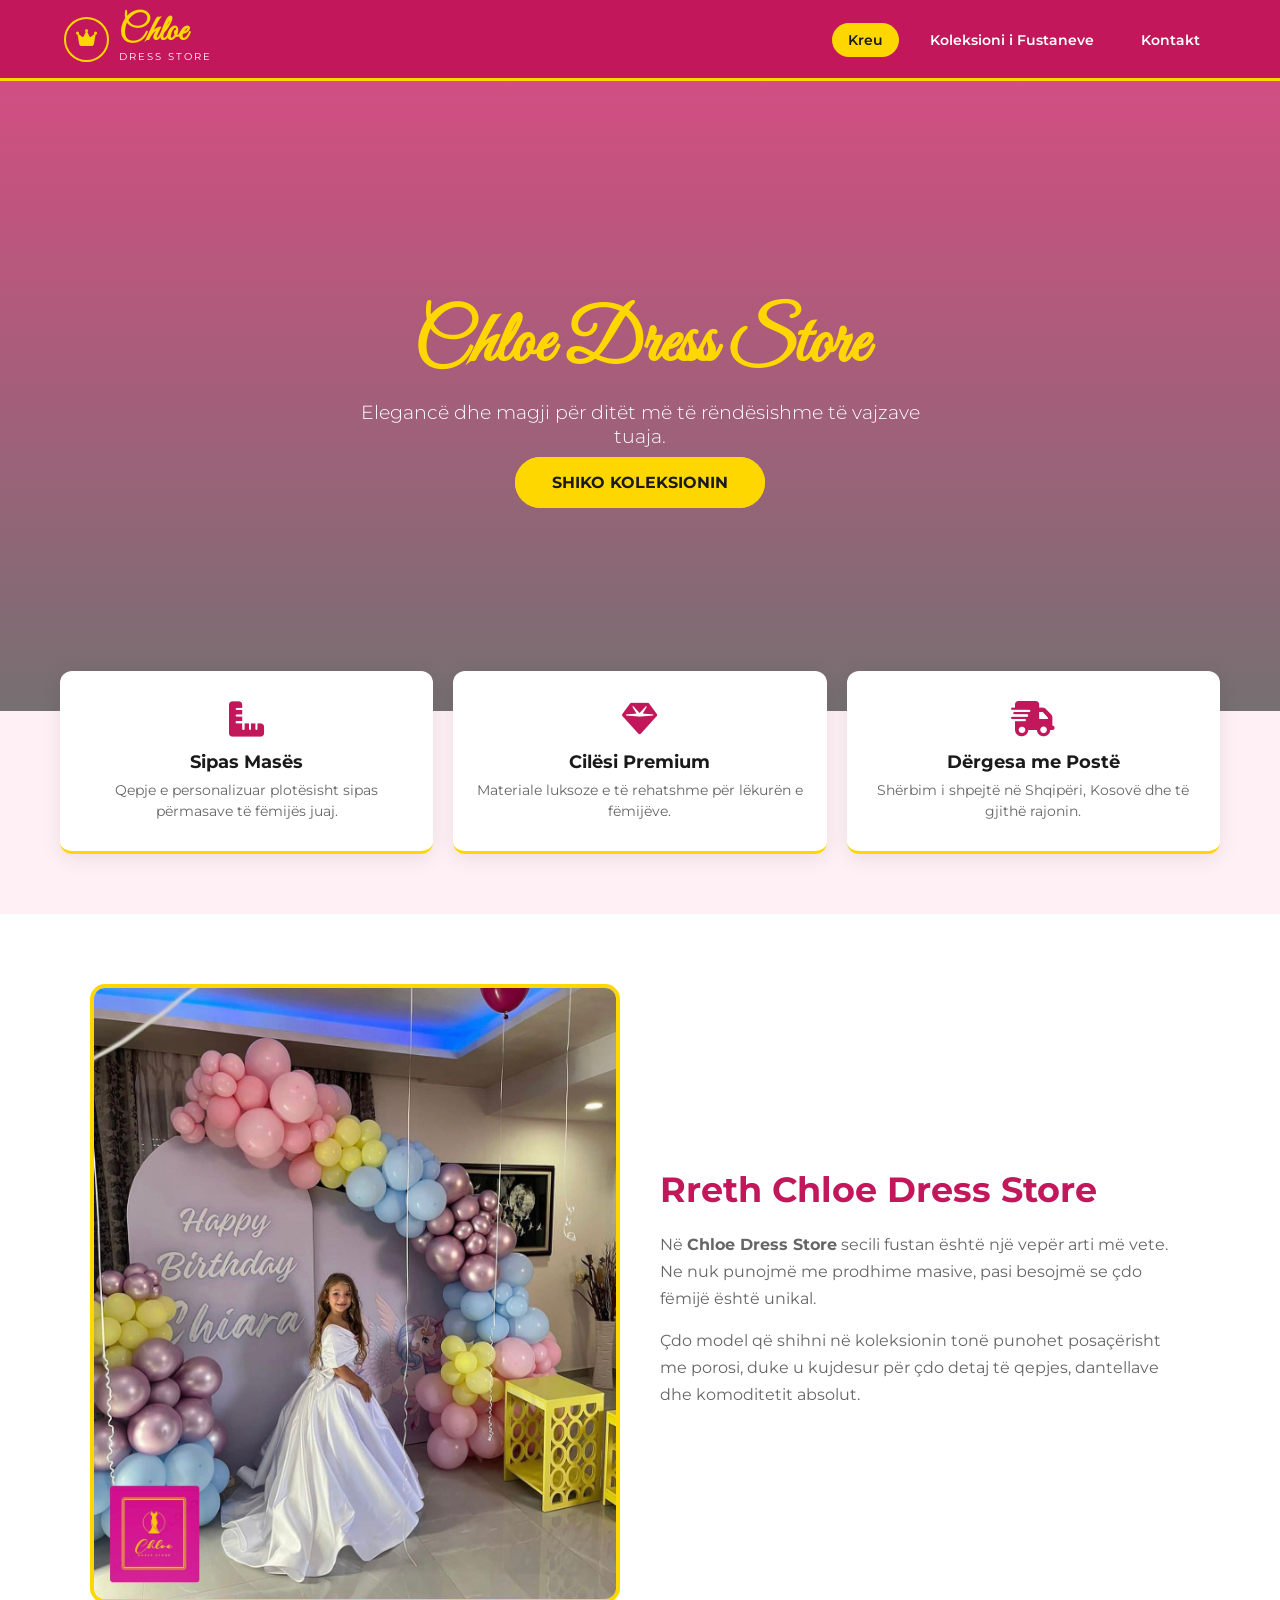
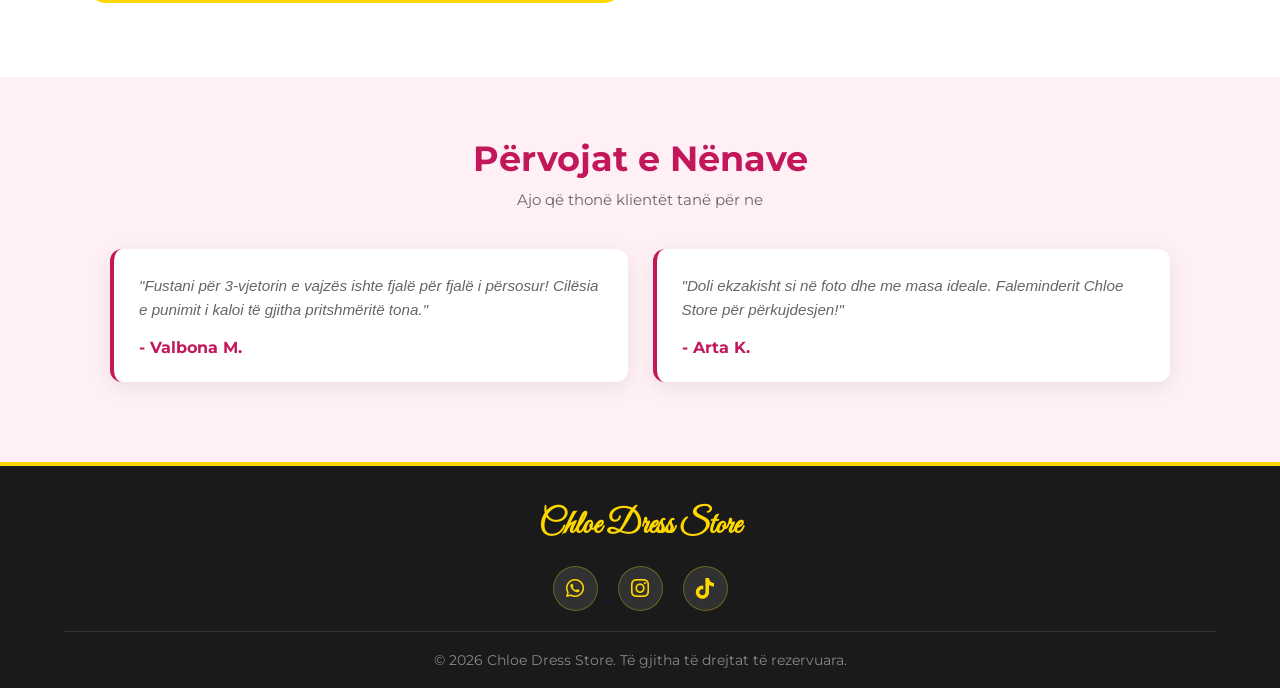
==== commit 76bcd00c: "Update index.html" ====
--- a/index.html
+++ b/index.html
@@ -121,7 +121,7 @@
     <section class="about-section">
         <div class="about-container">
             <div class="about-img">
-                <img src="https://images.unsplash.com/photo-1518831959646-742c3a14ebf7?auto=format&fit=crop&w=800&q=80" alt="Chloe Store">
+                <img src="Dresses Images/Dress3_1.jpg"alt="Chloe Store">
             </div>
             <div class="about-text">
                 <h2>Rreth Chloe Dress Store</h2>
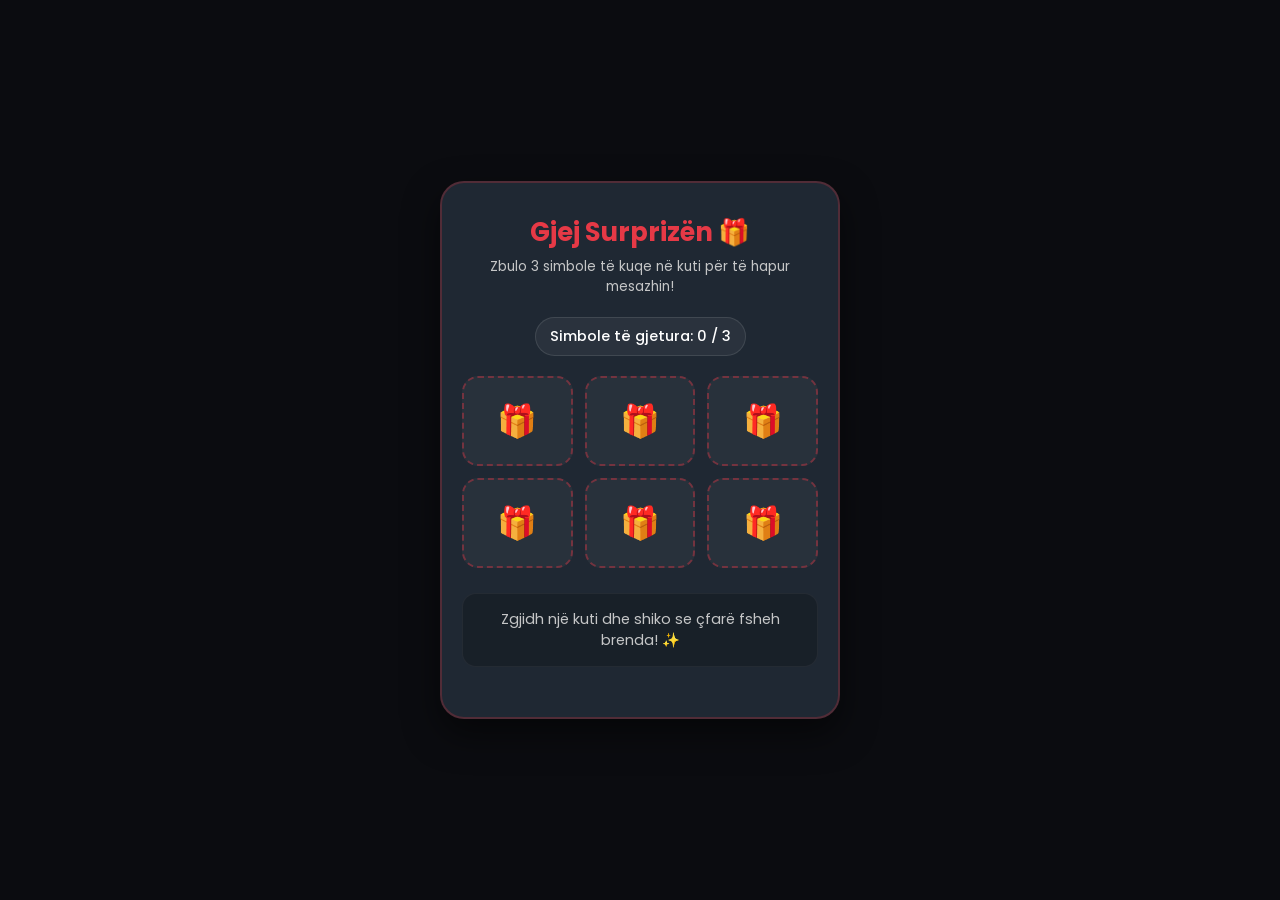
==== commit 52ae425f: "Update index.html" ====
--- a/index.html
+++ b/index.html
@@ -1,173 +1,258 @@
 <!DOCTYPE html>
-<html lang="sq">
+<html lang="en">
 <head>
+    <center>
     <meta charset="UTF-8">
     <meta name="viewport" content="width=device-width, initial-scale=1.0">
-    <title>Chloe Dress Store | Kryesore</title>
-    <link href="https://fonts.googleapis.com/css2?family=Great+Vibes&family=Montserrat:wght@300;400;500;600;700&display=swap" rel="stylesheet">
-    <link rel="stylesheet" href="https://cdnjs.cloudflare.com/ajax/libs/font-awesome/6.4.0/css/all.min.css">
+    <title>Gjej Surprizën - Për Mamin 🤍</title>
+    <link href="https://fonts.googleapis.com/css2?family=Poppins:wght@400;500;600;700&display=swap" rel="stylesheet">
     <style>
         :root {
-            --primary: #c2185b;
-            --primary-hover: #9c0d45;
-            --accent: #ffd700;
-            --dark: #1a1a1a;
-            --light-bg: #fff0f5;
-            --white: #ffffff;
-            --gray: #666666;
-            --shadow: 0 5px 20px rgba(0,0,0,0.08);
-        }
-
-        * { margin: 0; padding: 0; box-sizing: border-box; font-family: 'Montserrat', sans-serif; scroll-behavior: smooth; }
-        body { background-color: var(--light-bg); color: var(--dark); }
-
-        header { background: var(--primary); padding: 15px 5%; position: sticky; top: 0; z-index: 1000; border-bottom: 3px solid var(--accent); }
-        .nav-container { display: flex; justify-content: space-between; align-items: center; max-width: 1200px; margin: 0 auto; }
-        .logo { display: flex; align-items: center; gap: 10px; text-decoration: none; }
-        .logo-circle { width: 45px; height: 45px; border: 2px solid var(--accent); border-radius: 50%; display: flex; align-items: center; justify-content: center; color: var(--accent); font-size: 1.2rem; }
-        .logo-text { font-family: 'Great Vibes', cursive; font-size: 2.2rem; color: var(--accent); font-weight: bold; line-height: 1; }
-        .logo-sub { display: block; font-size: 0.65rem; letter-spacing: 2px; color: var(--white); text-transform: uppercase; }
-        
-        .nav-menu { display: flex; list-style: none; gap: 15px; }
-        .nav-link { color: var(--white); text-decoration: none; font-weight: 600; font-size: 0.9rem; padding: 8px 16px; border-radius: 20px; transition: 0.3s; }
-        .nav-link:hover, .nav-link.active { background: var(--accent); color: var(--dark); }
-        .hamburger { display: none; color: var(--white); font-size: 1.5rem; cursor: pointer; }
-
-        .hero { height: 70vh; background: linear-gradient(rgba(194, 24, 91, 0.75), rgba(26, 26, 26, 0.6)), url('https://images.unsplash.com/photo-1518831959646-742c3a14ebf7?auto=format&fit=crop&w=1500&q=80') center/cover; display: flex; align-items: center; justify-content: center; text-align: center; color: var(--white); padding: 0 20px; }
-        .hero h1 { font-family: 'Great Vibes', cursive; font-size: 4.5rem; color: var(--accent); margin-bottom: 10px; }
-        .hero p { font-size: 1.2rem; max-width: 600px; margin: 0 auto 25px auto; font-weight: 300; }
-        .btn-primary { background: var(--accent); color: var(--dark); padding: 14px 35px; border-radius: 30px; text-decoration: none; font-weight: 700; text-transform: uppercase; border: 2px solid var(--accent); transition: 0.3s; }
-        .btn-primary:hover { background: transparent; color: var(--accent); }
-
-        .features { display: grid; grid-template-columns: repeat(auto-fit, minmax(250px, 1fr)); gap: 20px; max-width: 1200px; margin: -40px auto 60px auto; padding: 0 20px; position: relative; z-index: 10; }
-        .feature-box { background: var(--white); padding: 30px 20px; border-radius: 12px; text-align: center; box-shadow: var(--shadow); border-bottom: 3px solid var(--accent); }
-        .feature-box i { font-size: 2.2rem; color: var(--primary); margin-bottom: 15px; }
-        .feature-box h4 { font-size: 1.1rem; margin-bottom: 8px; }
-        .feature-box p { font-size: 0.85rem; color: var(--gray); line-height: 1.5; }
-
-        .about-section { background: var(--white); padding: 70px 5%; margin-bottom: 60px; }
-        .about-container { max-width: 1100px; margin: 0 auto; display: grid; grid-template-columns: 1fr 1fr; gap: 40px; align-items: center; }
-        .about-img img { width: 100%; border-radius: 15px; border: 4px solid var(--accent); }
-        .about-text h2 { font-size: 2.2rem; color: var(--primary); margin-bottom: 20px; }
-        .about-text p { color: var(--gray); line-height: 1.7; margin-bottom: 15px; }
-
-        .testimonials { max-width: 1100px; margin: 0 auto 80px auto; padding: 0 20px; }
-        .section-title { text-align: center; font-size: 2.2rem; color: var(--primary); margin-bottom: 10px; }
-        .section-subtitle { text-align: center; color: var(--gray); margin-bottom: 40px; font-size: 0.95rem; }
-        .test-grid { display: grid; grid-template-columns: repeat(auto-fit, minmax(300px, 1fr)); gap: 25px; }
-        .test-card { background: var(--white); padding: 25px; border-radius: 12px; box-shadow: var(--shadow); border-left: 4px solid var(--primary); }
-        .test-card p { font-style: italic; color: var(--gray); font-size: 0.95rem; margin-bottom: 15px; line-height: 1.6; }
-        .test-user { font-weight: 700; color: var(--primary); }
-
-        footer { background: var(--dark); color: var(--white); padding: 40px 5% 20px 5%; border-top: 4px solid var(--accent); text-align: center; }
-        .footer-content { max-width: 1200px; margin: 0 auto; display: flex; flex-direction: column; align-items: center; gap: 20px; }
-        .social-icons { display: flex; gap: 20px; }
-        .social-btn { width: 45px; height: 45px; background: rgba(255, 255, 255, 0.1); color: var(--accent); border-radius: 50%; display: flex; align-items: center; justify-content: center; font-size: 1.3rem; text-decoration: none; border: 1px solid rgba(255, 215, 0, 0.3); transition: 0.3s; }
-        .social-btn:hover { background: var(--primary); color: var(--white); transform: translateY(-3px); }
-        .copyright { margin-top: 20px; padding-top: 20px; border-top: 1px solid #333; color: #888; font-size: 0.85rem; width: 100%; }
-
-        @media (max-width: 768px) {
-            .nav-menu { position: fixed; top: 75px; left: -100%; width: 100%; height: calc(100vh - 75px); background: var(--primary); flex-direction: column; align-items: center; padding-top: 40px; transition: 0.4s; }
-            .nav-menu.active { left: 0; }
-            .hamburger { display: block; }
-            .about-container { grid-template-columns: 1fr; }
-            .hero h1 { font-size: 3rem; }
+            --bg-color: #0b0c10;
+            --card-bg: #1f2833;
+            --accent-red: #e63946;
+            --accent-gold: #f39c12;
+            --text-main: #ffffff;
+            --text-muted: #c5c6c7;
+        }
+
+        * {
+            box-sizing: border-box;
+            margin: 0;
+            padding: 0;
+            -webkit-tap-highlight-color: transparent;
+        }
+
+        body {
+            background-color: var(--bg-color);
+            color: var(--text-main);
+            font-family: 'Poppins', sans-serif;
+            min-height: 100vh;
+            display: flex;
+            justify-content: center;
+            align-items: center;
+            padding: 20px;
+            overflow-x: hidden;
+        }
+
+        .game-container {
+            width: 100%;
+            max-width: 400px;
+            background: var(--card-bg);
+            border-radius: 24px;
+            padding: 30px 20px;
+            box-shadow: 0 15px 35px rgba(0,0,0,0.5);
+            text-align: center;
+            border: 2px solid rgba(230, 57, 70, 0.25);
+        }
+
+        h1 {
+            font-size: 1.6rem;
+            color: var(--accent-red);
+            margin-bottom: 5px;
+        }
+
+        .subtitle {
+            font-size: 0.85rem;
+            color: var(--text-muted);
+            margin-bottom: 20px;
+        }
+
+        /* Scoreboard */
+        .score-board {
+            display: flex;
+            justify-content: center;
+            gap: 15px;
+            margin-bottom: 20px;
+            font-size: 0.9rem;
+            font-weight: 500;
+        }
+
+        .badge {
+            background: rgba(255, 255, 255, 0.05);
+            padding: 8px 14px;
+            border-radius: 50px;
+            border: 1px solid rgba(255, 255, 255, 0.1);
+        }
+
+        /* Mystery Boxes Grid */
+        .grid {
+            display: grid;
+            grid-template-columns: repeat(3, 1fr);
+            gap: 12px;
+            margin-bottom: 25px;
+        }
+
+        .box {
+            background: #28313b;
+            border: 2px dashed rgba(230, 57, 70, 0.4);
+            border-radius: 16px;
+            height: 90px;
+            display: flex;
+            justify-content: center;
+            align-items: center;
+            font-size: 2rem;
+            cursor: pointer;
+            transition: all 0.2s ease;
+        }
+
+        .box:active {
+            transform: scale(0.92);
+        }
+
+        .box.opened {
+            background: rgba(230, 57, 70, 0.15);
+            border: 2px solid var(--accent-red);
+            cursor: default;
+        }
+
+        .message-box {
+            background: rgba(0, 0, 0, 0.2);
+            border-radius: 14px;
+            padding: 15px;
+            font-size: 0.9rem;
+            color: var(--text-muted);
+            min-height: 70px;
+            display: flex;
+            align-items: center;
+            justify-content: center;
+            margin-bottom: 20px;
+            border: 1px solid rgba(255, 255, 255, 0.05);
+        }
+
+        /* Final Winner Card (Hidden Initially) */
+        #win-screen {
+            display: none;
+            animation: fadeIn 0.6s ease forwards;
+        }
+
+        @keyframes fadeIn {
+            from { opacity: 0; transform: translateY(10px); }
+            to { opacity: 1; transform: translateY(0); }
+        }
+
+        #win-screen h2 {
+            color: var(--accent-gold);
+            font-size: 1.5rem;
+            margin-bottom: 12px;
+        }
+
+        #win-screen p {
+            font-size: 0.9rem;
+            color: var(--text-main);
+            line-height: 1.7;
+            margin-bottom: 10px;
+        }
+
+        .signature {
+            font-weight: 600;
+            color: var(--accent-red);
+            margin-top: 15px;
+            font-size: 1.1rem;
+        }
+
+        .restart-btn {
+            background: var(--accent-red);
+            color: white;
+            border: none;
+            padding: 12px 24px;
+            border-radius: 50px;
+            font-weight: 600;
+            font-size: 0.85rem;
+            cursor: pointer;
+            margin-top: 15px;
+            width: 100%;
         }
     </style>
 </head>
 <body>
 
-    <header>
-        <div class="nav-container">
-            <a href="index.html" class="logo">
-                <div class="logo-circle"><i class="fas fa-crown"></i></div>
-                <div><span class="logo-text">Chloe</span><span class="logo-sub">Dress Store</span></div>
-            </a>
-            <ul class="nav-menu" id="navMenu">
-                <li><a href="index.html" class="nav-link active">Kreu</a></li>
-                <li><a href="dresses.html" class="nav-link">Koleksioni i Fustaneve</a></li>
-                <li><a href="#kontakt" class="nav-link">Kontakt</a></li>
-            </ul>
-            <div class="hamburger" id="hamburger"><i class="fas fa-bars"></i></div>
+    <div class="game-container" id="game-card">
+        <h1>Gjej Surprizën 🎁</h1>
+        <div class="subtitle">Zbulo 3 simbole të kuqe në kuti për të hapur mesazhin!</div>
+
+        <div class="score-board">
+            <div class="badge" id="score-text">Simbole të gjetura: 0 / 3</div>
         </div>
-    </header>
-
-    <section class="hero">
-        <div class="hero-content">
-            <h1>Chloe Dress Store</h1>
-            <p>Elegancë dhe magji për ditët më të rëndësishme të vajzave tuaja.</p>
-            <a href="dresses.html" class="btn-primary">Shiko Koleksionin</a>
+
+        <!-- 6 Mystery Boxes -->
+        <div class="grid" id="boxes-grid">
+            <div class="box" onclick="openBox(0)">🎁</div>
+            <div class="box" onclick="openBox(1)">🎁</div>
+            <div class="box" onclick="openBox(2)">🎁</div>
+            <div class="box" onclick="openBox(3)">🎁</div>
+            <div class="box" onclick="openBox(4)">🎁</div>
+            <div class="box" onclick="openBox(5)">🎁</div>
         </div>
-    </section>
-
-    <div class="features">
-        <div class="feature-box">
-            <i class="fas fa-ruler-combined"></i>
-            <h4>Sipas Masës</h4>
-            <p>Qepje e personalizuar plotësisht sipas përmasave të fëmijës juaj.</p>
-        </div>
-        <div class="feature-box">
-            <i class="fas fa-gem"></i>
-            <h4>Cilësi Premium</h4>
-            <p>Materiale luksoze e të rehatshme për lëkurën e fëmijëve.</p>
-        </div>
-        <div class="feature-box">
-            <i class="fas fa-shipping-fast"></i>
-            <h4>Dërgesa me Postë</h4>
-            <p>Shërbim i shpejtë në Shqipëri, Kosovë dhe të gjithë rajonin.</p>
+
+        <div class="message-box" id="hint-msg">
+            Zgjidh një kuti dhe shiko se çfarë fsheh brenda! ✨
         </div>
     </div>
 
-    <section class="about-section">
-        <div class="about-container">
-            <div class="about-img">
-                <img src="Dresses Images/Dress3_1.jpg"alt="Chloe Store">
-            </div>
-            <div class="about-text">
-                <h2>Rreth Chloe Dress Store</h2>
-                <p>Në <strong>Chloe Dress Store</strong> secili fustan është një vepër arti më vete. Ne nuk punojmë me prodhime masive, pasi besojmë se çdo fëmijë është unikal.</p>
-                <p>Çdo model që shihni në koleksionin tonë punohet posaçërisht me porosi, duke u kujdesur për çdo detaj të qepjes, dantellave dhe komoditetit absolut.</p>
-            </div>
-        </div>
-    </section>
-
-    <section class="testimonials">
-        <h2 class="section-title">Përvojat e Nënave</h2>
-        <p class="section-subtitle">Ajo që thonë klientët tanë për ne</p>
-        <div class="test-grid">
-            <div class="test-card">
-                <p>"Fustani për 3-vjetorin e vajzës ishte fjalë për fjalë i përsosur! Cilësia e punimit i kaloi të gjitha pritshmëritë tona."</p>
-                <div class="test-user">- Valbona M.</div>
-            </div>
-            <div class="test-card">
-                <p>"Doli ekzakisht si në foto dhe me masa ideale. Faleminderit Chloe Store për përkujdesjen!"</p>
-                <div class="test-user">- Arta K.</div>
-            </div>
-        </div>
-    </section>
-
-    <footer id="kontakt">
-        <div class="footer-content">
-            <h3 style="color: var(--accent); font-family: 'Great Vibes', cursive; font-size: 2rem;">Chloe Dress Store</h3>
-            <div class="social-icons">
-                <a href="https://wa.me/355686715188" target="_blank" class="social-btn"><i class="fab fa-whatsapp"></i></a>
-                <a href="https://instagram.com/chloe_dress_store" target="_blank" class="social-btn"><i class="fab fa-instagram"></i></a>
-                <a href="https://tiktok.com/@chloe_dress" target="_blank" class="social-btn"><i class="fab fa-tiktok"></i></a>
-            </div>
-        </div>
-        <div class="copyright">&copy; 2026 Chloe Dress Store. Të gjitha të drejtat të rezervuara.</div>
-    </footer>
+    <!-- Win Screen Modal inside container layout -->
+    <div class="game-container" id="win-screen" style="display: none;">
+        <h2>Për Mamin Tonë Të Shtrenjtë! 🌹</h2>
+        <p>I gjete të gjitha simbolet e surprizës! E vërteta është se dhurata dhe surpriza më e bukur në jetë je ti.</p>
+        <p>Faleminderit për çdo sakrificë, për dashurinë tënde të pafundme dhe për çdo buzëqeshje që na jep. Je forca dhe drita e shtëpisë sonë! ❤️</p>
+        <div class="signature">Nga Eljoni 🤍</div>
+        <button class="restart-btn" onclick="resetGame()">Luaj Përsëri 🔄</button>
+    </div>
 
     <script>
-        const hamburger = document.getElementById('hamburger');
-        const navMenu = document.getElementById('navMenu');
-        const navLinks = document.querySelectorAll('.nav-link');
-
-        hamburger.addEventListener('click', () => navMenu.classList.toggle('active'));
+        let score = 0;
+        const totalNeeded = 3;
+        let winningBoxes = [];
         
-        navLinks.forEach(link => {
-            link.addEventListener('click', () => navMenu.classList.remove('active'));
-        });
+        function initGame() {
+            score = 0;
+            winningBoxes = [];
+            document.getElementById('score-text').innerHTML = `Simbole të gjetura: 0 / 3`;
+            document.getElementById('hint-msg').innerHTML = "Zgjidh një kuti dhe shiko se çfarë fsheh brenda! ✨";
+            document.getElementById('game-card').style.display = 'block';
+            document.getElementById('win-screen').style.display = 'none';
+
+            while(winningBoxes.length < 3) {
+                let r = Math.floor(Math.random() * 6);
+                if(!winningBoxes.includes(r)) winningBoxes.push(r);
+            }
+
+            const grid = document.getElementById('boxes-grid');
+            grid.innerHTML = '';
+            for(let i = 0; i < 6; i++) {
+                grid.innerHTML += `<div class="box" id="box-${i}" onclick="openBox(${i})">🎁</div>`;
+            }
+        }
+
+        function openBox(index) {
+            const boxEl = document.getElementById(`box-${index}`);
+            if (boxEl.classList.contains('opened')) return;
+
+            boxEl.classList.add('opened');
+
+            if (winningBoxes.includes(index)) {
+                score++;
+                boxEl.innerHTML = '❤️';
+                document.getElementById('hint-msg').innerHTML = "Bravo! Ke gjetur një zemër të kuqe! ✨";
+                document.getElementById('score-text').innerHTML = `Simbole të gjetura: ${score} / 3`;
+
+                if (score === totalNeeded) {
+                    setTimeout(() => {
+                        document.getElementById('game-card').style.display = 'none';
+                        document.getElementById('win-screen').style.display = 'block';
+                    }, 600);
+                }
+            } else {
+                boxEl.innerHTML = '💨';
+                document.getElementById('hint-msg').innerHTML = "Kjo ishte bosh! Provo një kuti tjetër. 😊";
+            }
+        }
+
+        initGame();
+
+        function resetGame() {
+            initGame();
+        }
     </script>
 </body>
 </html>
